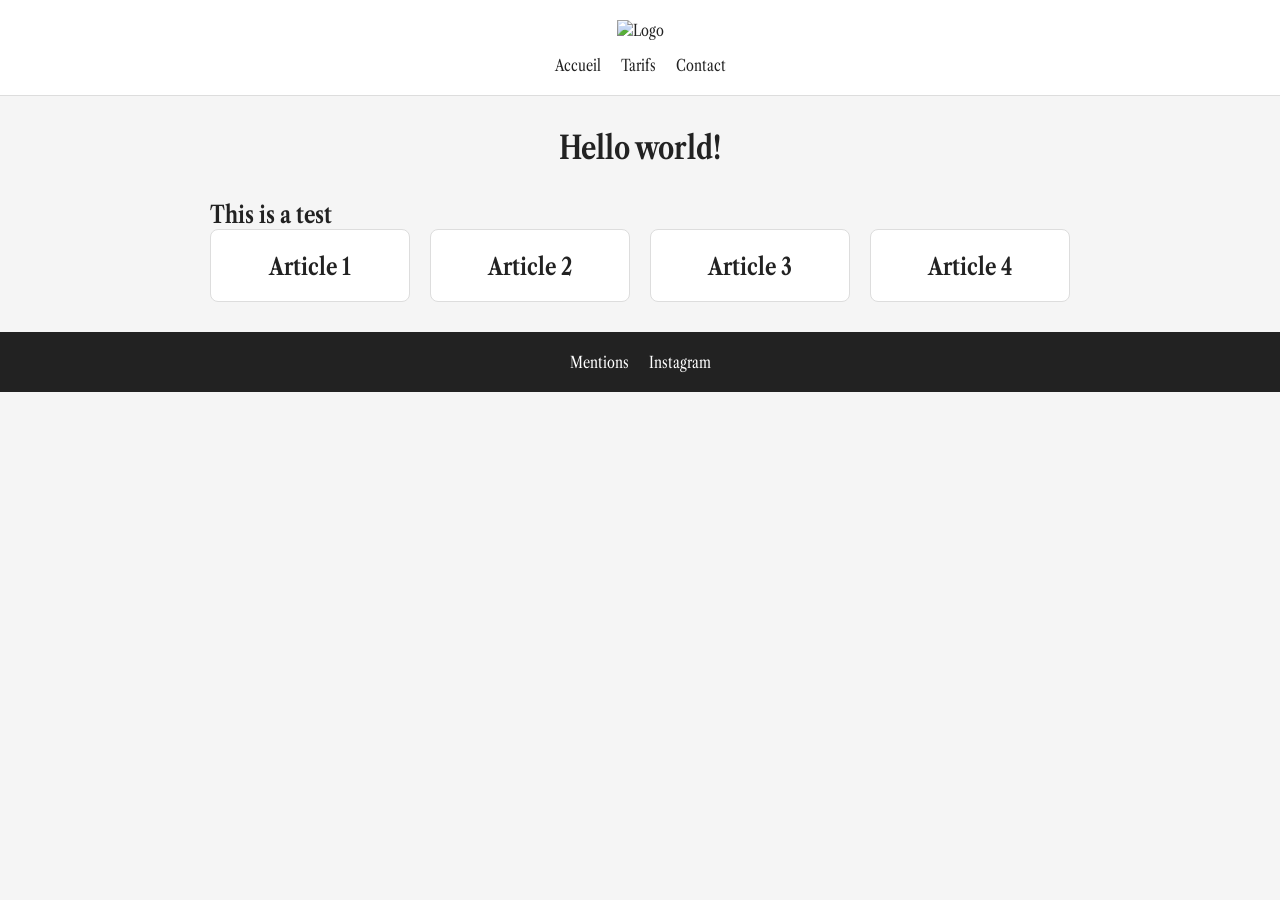
==== index.html @ 9169d06e "Initial commit" ====
<!DOCTYPE html>
<html lang="fr">
<head>
    <meta charset="UTF-8">
    <meta name="viewport" content="width=device-width, initial-scale=1.0">
    <title>Hello world!</title>
    <link rel="stylesheet" href="css/style.css">
</head>

<body>
    <header>
        <a href="index.html">
            <img src="img/logo.jpg" alt="Logo" width="150">
        </a>

        <ul>
            <li><a href="index.html">Accueil</a></li>
            <li><a href="index.html">Tarifs</a></li>
            <li><a href="index.html">Contact</a></li>
        </ul>
    </header>

    <main>
        <h1>Hello world!</h1>
        <h2> This is a test</h2>

        <section>
            <article>
                <h2>Article 1</h2>
            </article>

            <article>
                <h2>Article 2</h2>
            </article>

            <article>
                <h2>Article 3</h2>
            </article>

            <article>
                <h2>Article 4</h2>
            </article>
        </section>
    </main>

    <footer>
        <ul>
            <li><a href="mentions.html">Mentions</a></li>
            <li><a href="https://www.instagram.com">Instagram</a></li>
        </ul>
    </footer>
</body>
</html>
---- css/style.css ----
* {
  margin: 0;
  padding: 0;
  box-sizing: border-box;
}

@font-face {
  font-family: "Libre";
  src: url("../assets/fonts/LibreCaslonCondensed-VariableFont_wght.ttf") format("truetype");
  font-weight: 100 900;
  font-style: normal;
  font-display: swap;
}

body {
  font-family: "Libre", Arial, Helvetica, sans-serif;
  background: #f5f5f5;
  color: #222;
}

header {
  display: flex;
  flex-direction: column;
  justify-content: center;
  align-items: center;
  padding: 20px;
  background: white;
  border-bottom: 1px solid #ddd;
}

header img {
  width: 150px;
  height: auto;
  margin-bottom: 15px;
}

header ul {
  display: flex;
  list-style: none;
  gap: 20px;
}

header a {
  text-decoration: none;
  color: #222;
}

header a:hover {
  color: #007bff;
}

main {
  max-width: 900px;
  margin: 30px auto;
  padding: 0 20px;
}

h1 {
  text-align: center;
  margin-bottom: 30px;
}

section {
  display: flex;
  flex-wrap: wrap;
  gap: 20px;
  justify-content: center;
}

article {
  background: white;
  padding: 20px;
  border: 1px solid #ddd;
  border-radius: 8px;
  width: 200px;
  text-align: center;
}

footer {
  background: #222;
  color: white;
  padding: 20px;
}

footer ul {
  display: flex;
  justify-content: center;
  list-style: none;
  gap: 20px;
}

footer a {
  color: white;
  text-decoration: none;
}

footer a:hover {
  text-decoration: underline;
}
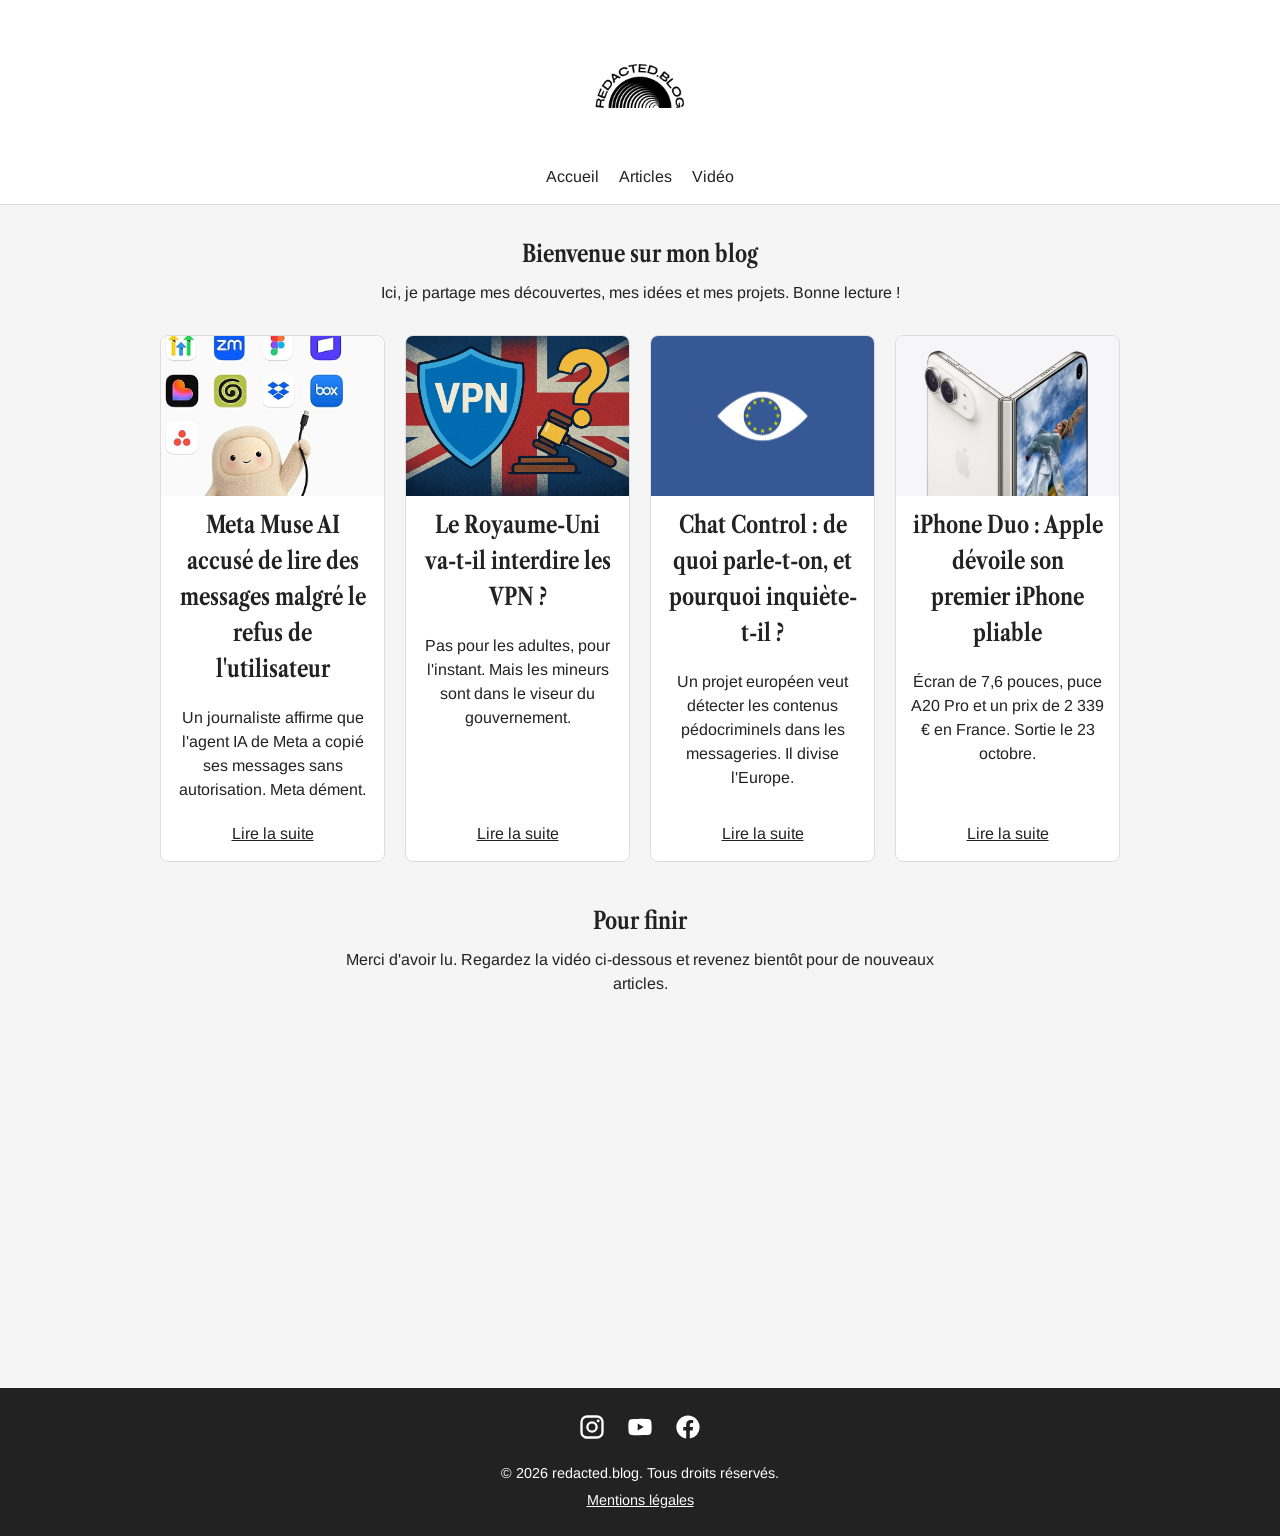
==== commit be377a2a: "Add 4 articles, article pages, mentions page and footer" ====
--- a/index.html
+++ b/index.html
@@ -3,51 +3,90 @@
 <head>
     <meta charset="UTF-8">
     <meta name="viewport" content="width=device-width, initial-scale=1.0">
-    <title>Hello world!</title>
+    <title>Lorenzo - redacted.blog</title>
     <link rel="stylesheet" href="css/style.css">
 </head>
 
 <body>
     <header>
         <a href="index.html">
-            <img src="img/logo.jpg" alt="Logo" width="150">
+            <img src="assets/logo.png" alt="Logo">
         </a>
-
-        <ul>
-            <li><a href="index.html">Accueil</a></li>
-            <li><a href="index.html">Tarifs</a></li>
-            <li><a href="index.html">Contact</a></li>
-        </ul>
+        <nav>
+            <ul>
+                <li><a href="index.html">Accueil</a></li>
+                <li><a href="#articles">Articles</a></li>
+                <li><a href="#video">Vidéo</a></li>
+            </ul>
+        </nav>
     </header>
 
     <main>
-        <h1>Hello world!</h1>
-        <h2> This is a test</h2>
+        <section class="intro">
+            <h1>Bienvenue sur mon blog</h1>
+            <p>Ici, je partage mes découvertes, mes idées et mes projets. Bonne lecture !</p>
+        </section>
 
-        <section>
+        <section id="articles" class="cards">
             <article>
-                <h2>Article 1</h2>
+                <img src="img/1.muse.jpg" alt="Photo de l'agent Muse">
+                <h2>Meta Muse AI accusé de lire des messages malgré le refus de l'utilisateur</h2>
+                <p>Un journaliste affirme que l'agent IA de Meta a copié ses messages sans autorisation. Meta dément.</p>
+                <a class="read-more" href="article-1.html">Lire la suite</a>
             </article>
 
             <article>
-                <h2>Article 2</h2>
+                <img src="img/2.vpnuk.png" alt="Illustration sur les VPN au Royaume-Uni">
+                <h2>Le Royaume-Uni va-t-il interdire les VPN ?</h2>
+                <p>Pas pour les adultes, pour l'instant. Mais les mineurs sont dans le viseur du gouvernement.</p>
+                <a class="read-more" href="article-2.html">Lire la suite</a>
             </article>
 
             <article>
-                <h2>Article 3</h2>
+                <img src="img/3.chatcontrol.png" alt="Illustration sur Chat Control">
+                <h2>Chat Control : de quoi parle-t-on, et pourquoi inquiète-t-il ?</h2>
+                <p>Un projet européen veut détecter les contenus pédocriminels dans les messageries. Il divise l'Europe.</p>
+                <a class="read-more" href="article-3.html">Lire la suite</a>
             </article>
 
             <article>
-                <h2>Article 4</h2>
+                <img src="img/4.iphone.png" alt="iPhone Duo">
+                <h2>iPhone Duo : Apple dévoile son premier iPhone pliable</h2>
+                <p>Écran de 7,6 pouces, puce A20 Pro et un prix de 2 339 € en France. Sortie le 23 octobre.</p>
+                <a class="read-more" href="article-4.html">Lire la suite</a>
             </article>
+        </section>
+
+        <section class="closing">
+            <h2>Pour finir</h2>
+            <p>Merci d'avoir lu. Regardez la vidéo ci-dessous et revenez bientôt pour de nouveaux articles.</p>
+        </section>
+
+        <section id="video" class="video">
+            <iframe src="https://www.youtube.com/embed/fPzvUW8qaWY?si=W92wAfQe9-0DOGev&amp;controls=0&amp;start=1" title="YouTube video player" allow="accelerometer; autoplay; clipboard-write; encrypted-media; gyroscope; picture-in-picture; web-share" referrerpolicy="strict-origin-when-cross-origin" allowfullscreen></iframe>
         </section>
     </main>
 
     <footer>
-        <ul>
-            <li><a href="mentions.html">Mentions</a></li>
-            <li><a href="https://www.instagram.com">Instagram</a></li>
+        <ul class="social">
+            <li>
+                <a href="https://www.instagram.com" aria-label="Instagram">
+                    <svg viewBox="0 0 24 24" width="28" height="28" fill="currentColor"><path d="M7.8 2h8.4C19.4 2 22 4.6 22 7.8v8.4a5.8 5.8 0 0 1-5.8 5.8H7.8C4.6 22 2 19.4 2 16.2V7.8A5.8 5.8 0 0 1 7.8 2m-.2 2A3.6 3.6 0 0 0 4 7.6v8.8C4 18.39 5.61 20 7.6 20h8.8a3.6 3.6 0 0 0 3.6-3.6V7.6C20 5.61 18.39 4 16.4 4H7.6m9.65 1.5a1.25 1.25 0 0 1 1.25 1.25A1.25 1.25 0 0 1 17.25 8 1.25 1.25 0 0 1 16 6.75a1.25 1.25 0 0 1 1.25-1.25M12 7a5 5 0 0 1 5 5 5 5 0 0 1-5 5 5 5 0 0 1-5-5 5 5 0 0 1 5-5m0 2a3 3 0 0 0-3 3 3 3 0 0 0 3 3 3 3 0 0 0 3-3 3 3 0 0 0-3-3z"/></svg>
+                </a>
+            </li>
+            <li>
+                <a href="https://www.youtube.com" aria-label="YouTube">
+                    <svg viewBox="0 0 24 24" width="28" height="28" fill="currentColor"><path d="M10 15l5.19-3L10 9v6m11.56-7.83c.13.47.22 1.1.28 1.9.07.8.1 1.49.1 2.09L22 12c0 2.19-.16 3.8-.44 4.83-.25.9-.83 1.48-1.73 1.73-.47.13-1.33.22-2.65.28-1.3.07-2.49.1-3.59.1L12 19c-4.19 0-6.8-.16-7.83-.44-.9-.25-1.48-.83-1.73-1.73-.13-.47-.22-1.1-.28-1.9-.07-.8-.1-1.49-.1-2.09L2 12c0-2.19.16-3.8.44-4.83.25-.9.83-1.48 1.73-1.73.47-.13 1.33-.22 2.65-.28 1.3-.07 2.49-.1 3.59-.1L12 5c4.19 0 6.8.16 7.83.44.9.25 1.48.83 1.73 1.73z"/></svg>
+                </a>
+            </li>
+            <li>
+                <a href="https://www.facebook.com" aria-label="Facebook">
+                    <svg viewBox="0 0 24 24" width="28" height="28" fill="currentColor"><path d="M12 2.04c-5.5 0-10 4.49-10 10.02 0 5 3.66 9.15 8.44 9.9v-7H7.9v-2.9h2.54V9.85c0-2.51 1.49-3.89 3.78-3.89 1.09 0 2.23.19 2.23.19v2.47h-1.26c-1.24 0-1.63.77-1.63 1.56v1.88h2.78l-.45 2.9h-2.33v7a10 10 0 0 0 8.44-9.9c0-5.53-4.5-10.02-10-10.02z"/></svg>
+                </a>
+            </li>
         </ul>
+        <p>&copy; 2026 redacted.blog. Tous droits réservés.</p>
+        <p><a href="mentions.html">Mentions légales</a></p>
     </footer>
 </body>
 </html>
--- a/css/style.css
+++ b/css/style.css
@@ -6,32 +6,46 @@
 
 @font-face {
   font-family: "Libre";
-  src: url("../assets/fonts/LibreCaslonCondensed-VariableFont_wght.ttf") format("truetype");
-  font-weight: 100 900;
+  src: url("../assets/fonts/Libre_Caslon_Condensed/LibreCaslonCondensed-VariableFont_wght.ttf") format("truetype");
+  font-weight: 400 700;
   font-style: normal;
   font-display: swap;
 }
 
+@font-face {
+  font-family: "Arimo";
+  src: url("../assets/fonts/Arimo/Arimo-VariableFont_wght.ttf") format("truetype");
+  font-weight: 400 700;
+  font-style: normal;
+  font-display: swap;
+}
+
 body {
-  font-family: "Libre", Arial, Helvetica, sans-serif;
+  font-family: "Arimo", Arial, Helvetica, sans-serif;
   background: #f5f5f5;
   color: #222;
+  line-height: 1.5;
+}
+
+h1,
+h2 {
+  font-family: "Libre", Georgia, serif;
 }
 
 header {
   display: flex;
   flex-direction: column;
-  justify-content: center;
   align-items: center;
-  padding: 20px;
+  padding: 15px 20px;
   background: white;
   border-bottom: 1px solid #ddd;
 }
 
 header img {
-  width: 150px;
+  width: 140px;
   height: auto;
-  margin-bottom: 15px;
+  display: block;
+  margin-bottom: 10px;
 }
 
 header ul {
@@ -50,36 +64,116 @@
 }
 
 main {
-  max-width: 900px;
+  max-width: 1000px;
   margin: 30px auto;
   padding: 0 20px;
 }
 
-h1 {
+.intro,
+.closing {
   text-align: center;
-  margin-bottom: 30px;
-}
-
-section {
-  display: flex;
-  flex-wrap: wrap;
+  max-width: 600px;
+  margin: 0 auto 30px;
+}
+
+.intro h1 {
+  margin-bottom: 10px;
+}
+
+.closing h2 {
+  margin-bottom: 10px;
+}
+
+.cards {
+  display: grid;
+  grid-template-columns: repeat(auto-fit, minmax(220px, 1fr));
   gap: 20px;
-  justify-content: center;
+  margin-bottom: 40px;
 }
 
 article {
+  display: flex;
+  flex-direction: column;
   background: white;
-  padding: 20px;
   border: 1px solid #ddd;
   border-radius: 8px;
-  width: 200px;
+  overflow: hidden;
   text-align: center;
+}
+
+article img {
+  width: 100%;
+  height: 160px;
+  object-fit: cover;
+  display: block;
+}
+
+article h2,
+article p {
+  padding: 10px 15px;
+}
+
+article p {
+  flex-grow: 1;
+}
+
+.read-more {
+  display: inline-block;
+  padding: 10px 15px 15px;
+  color: #222;
+}
+
+.read-more:hover {
+  color: #007bff;
+}
+
+.article-page {
+  max-width: 700px;
+  margin: 0 auto;
+}
+
+.article-page h1 {
+  margin-bottom: 20px;
+}
+
+.article-page h2 {
+  margin-top: 20px;
+}
+
+.article-page img {
+  width: 100%;
+  max-height: 350px;
+  object-fit: cover;
+  border-radius: 8px;
+  margin-bottom: 20px;
+}
+
+.article-page p {
+  margin-bottom: 15px;
+}
+
+.article-page .read-more {
+  padding: 10px 0;
+}
+
+.video {
+  max-width: 560px;
+  margin: 0 auto;
+}
+
+.video iframe {
+  width: 100%;
+  aspect-ratio: 16 / 9;
+  height: auto;
+  border: 0;
 }
 
 footer {
   background: #222;
   color: white;
-  padding: 20px;
+  padding: 25px 20px;
+  margin-top: 40px;
+  text-align: center;
 }
 
 footer ul {
@@ -87,13 +181,31 @@
   justify-content: center;
   list-style: none;
   gap: 20px;
+  margin-bottom: 15px;
+}
+
+footer p {
+  font-size: 0.9rem;
+  margin-top: 5px;
 }
 
 footer a {
   color: white;
-  text-decoration: none;
 }
 
 footer a:hover {
-  text-decoration: underline;
-}
+  color: #007bff;
+}
+
+.article-page .date {
+  color: #666;
+  font-size: 0.9rem;
+}
+
+.article-page ul {
+  margin: 0 0 15px 20px;
+}
+
+.article-page li {
+  margin-bottom: 8px;
+}
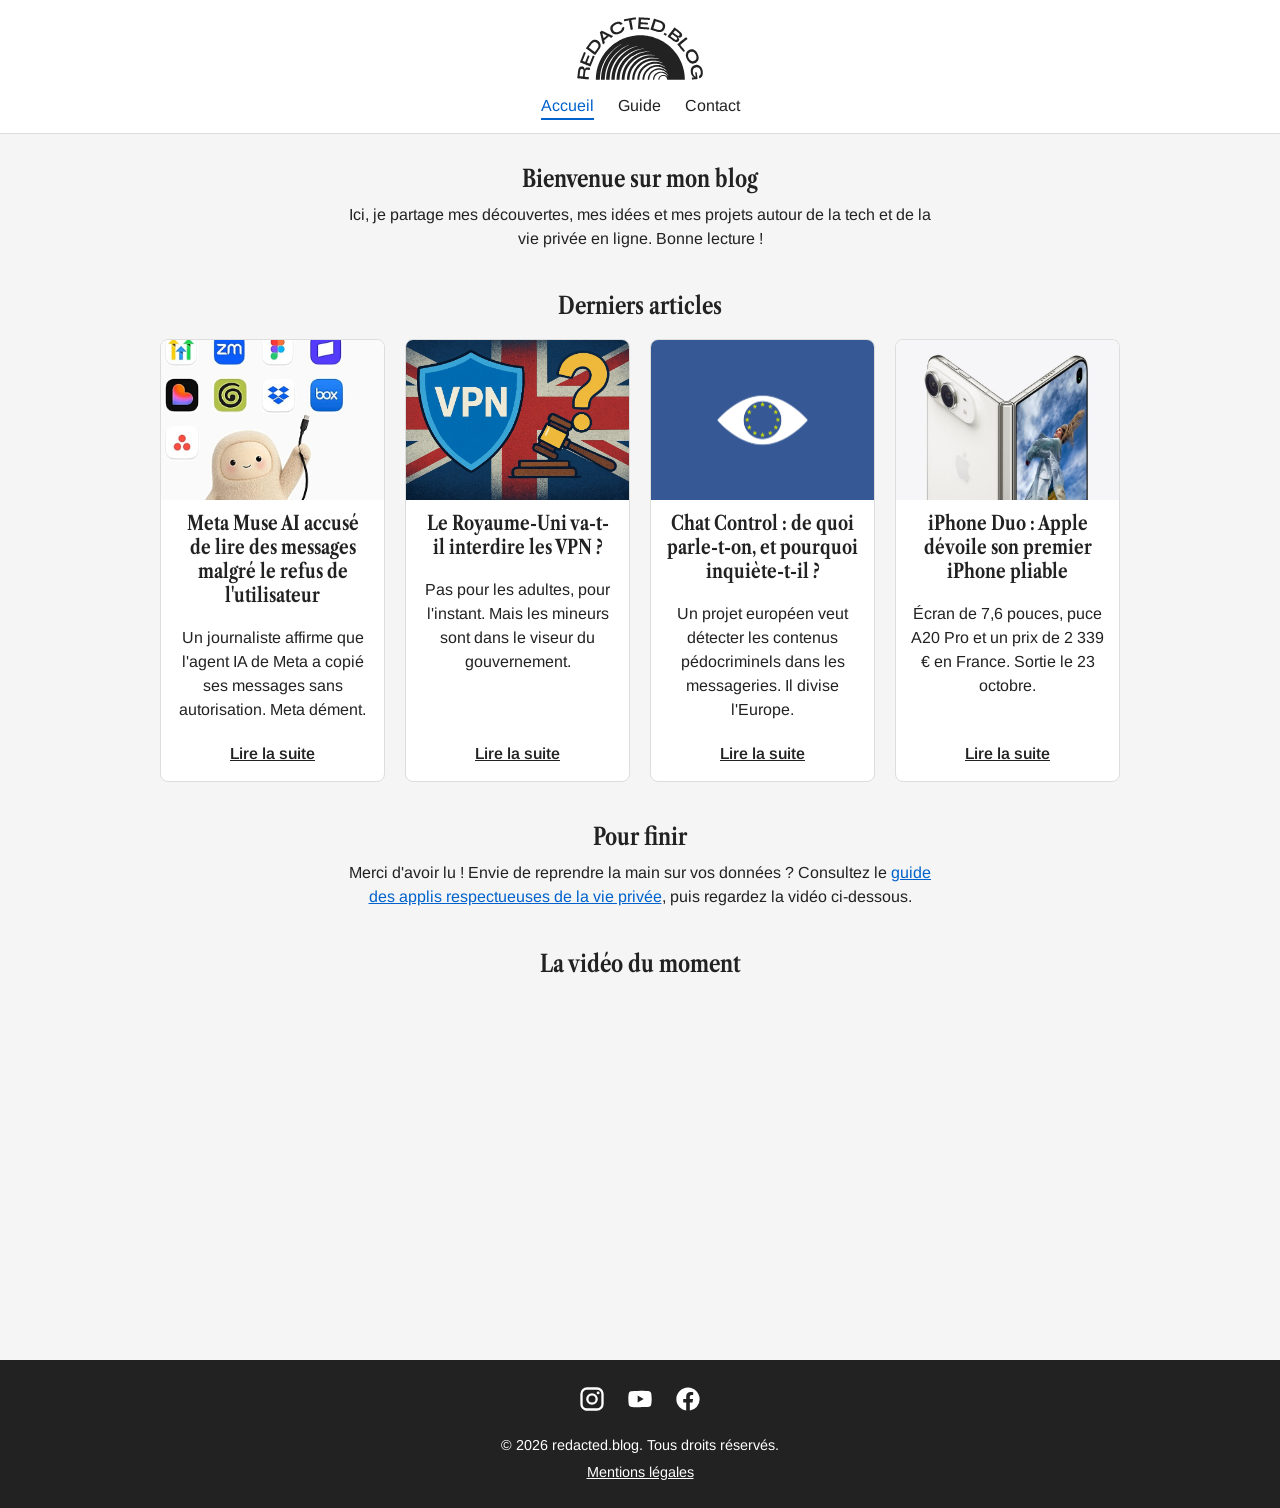
==== commit e138c84a: "Finalisation du rendu 1 : guide, contact, logo SVG et corrections - Ajout de la page guide.html avec" ====
--- a/index.html
+++ b/index.html
@@ -3,67 +3,94 @@
 <head>
     <meta charset="UTF-8">
     <meta name="viewport" content="width=device-width, initial-scale=1.0">
-    <title>Lorenzo - redacted.blog</title>
+    <meta name="description" content="redacted.blog : actualités tech, vie privée et libertés numériques.">
+    <title>Accueil – redacted.blog</title>
+    <link rel="icon" href="assets/favicon.ico" sizes="32x32">
+    <link rel="icon" href="assets/favicon.svg" type="image/svg+xml">
+    <link rel="apple-touch-icon" href="assets/apple-touch-icon.png">
     <link rel="stylesheet" href="css/style.css">
 </head>
 
 <body>
+    <a class="skip-link" href="#contenu">Aller au contenu</a>
+
     <header>
-        <a href="index.html">
-            <img src="assets/logo.png" alt="Logo">
+        <a class="logo" href="index.html">
+            <svg role="img" aria-label="redacted.blog, retour à l'accueil" xmlns="http://www.w3.org/2000/svg" viewBox="0 0 4184 2152">
+            <g transform="translate(0 2152) scale(.1 -.1)">
+            <path class="logo-disc" d="M20540 14974 c-369 -13 -733 -36 -910 -58 -113 -14 -281 -32 -374 -41 -93 -9 -215 -25 -270 -35 -56 -10 -168 -28 -251 -40 -82 -12 -202 -32 -265 -45 -63 -13 -151 -28 -195 -35 -44 -6 -120 -22 -170 -35 -49 -13 -144 -34 -210 -45 -66 -12 -154 -32 -195 -45 -41 -12 -115 -31 -165 -40 -49 -9 -115 -25 -145 -36 -30 -11 -95 -29 -145 -40 -49 -11 -130 -33 -180 -49 -49 -16 -153 -47 -230 -70 -77 -23 -176 -54 -220 -70 -44 -16 -109 -36 -145 -45 -36 -9 -94 -29 -130 -45 -36 -16 -94 -36 -130 -45 -35 -9 -77 -23 -92 -31 -16 -8 -71 -30 -123 -49 -52 -19 -139 -51 -192 -70 -53 -20 -102 -40 -109 -45 -6 -6 -42 -21 -80 -34 -38 -13 -91 -34 -119 -48 -27 -14 -68 -31 -90 -38 -22 -7 -70 -28 -106 -46 -37 -19 -70 -34 -74 -34 -37 0 -980 -467 -1079 -534 -21 -14 -47 -28 -59 -32 -12 -4 -40 -19 -62 -34 -22 -15 -49 -30 -60 -34 -21 -7 -114 -61 -220 -126 -33 -20 -103 -63 -155 -94 -136 -82 -286 -176 -360 -226 -25 -17 -94 -63 -154 -103 -60 -39 -132 -88 -159 -107 -28 -19 -74 -51 -102 -70 -50 -33 -101 -69 -225 -160 -30 -22 -80 -58 -110 -80 -30 -22 -73 -55 -96 -73 -22 -17 -67 -52 -100 -76 -99 -74 -344 -271 -425 -341 -42 -36 -98 -83 -125 -105 -567 -463 -1506 -1440 -1988 -2069 -22 -28 -73 -95 -115 -149 -72 -93 -95 -125 -191 -257 -22 -30 -58 -80 -80 -110 -121 -166 -294 -423 -415 -615 -33 -53 -78 -124 -100 -158 -23 -34 -60 -96 -84 -137 -24 -41 -58 -97 -76 -125 -18 -27 -45 -72 -60 -100 -15 -27 -46 -81 -68 -120 -43 -75 -56 -98 -199 -365 -120 -224 -298 -587 -398 -810 -28 -63 -67 -148 -86 -188 -18 -40 -34 -78 -34 -84 0 -7 -16 -46 -34 -88 -47 -101 -82 -186 -122 -298 -18 -51 -39 -102 -46 -115 -6 -12 -27 -65 -46 -117 -18 -52 -52 -144 -73 -205 -22 -60 -51 -146 -65 -190 -14 -44 -36 -108 -49 -141 -13 -34 -31 -90 -40 -125 -9 -35 -31 -111 -50 -169 -55 -171 -93 -300 -114 -390 -11 -47 -27 -105 -36 -130 -9 -25 -27 -97 -41 -160 -14 -63 -33 -143 -44 -176 -10 -34 -28 -115 -40 -180 -11 -66 -32 -159 -45 -209 -13 -49 -29 -128 -35 -175 -6 -47 -24 -146 -40 -220 -15 -74 -31 -160 -35 -190 -3 -30 -22 -152 -40 -270 -19 -118 -39 -271 -45 -340 -6 -69 -22 -213 -35 -320 -27 -222 -51 -632 -61 -1052 -7 -304 -3 -341 37 -353 26 -9 1192 -9 1217 -1 34 11 40 54 46 341 6 271 25 606 45 770 6 44 17 170 26 280 9 110 27 263 40 340 14 77 34 213 45 303 11 89 29 199 40 245 11 45 26 129 35 187 8 58 28 159 45 225 16 66 38 163 48 215 19 92 67 288 98 400 8 30 30 111 48 180 19 69 39 139 46 155 7 17 25 77 40 135 28 103 59 202 125 390 18 52 42 122 54 155 11 33 38 110 61 170 23 61 57 151 75 200 18 50 44 115 59 145 14 30 26 61 26 69 0 7 15 43 34 80 18 36 37 77 41 91 10 35 78 189 125 285 22 44 40 84 40 89 0 8 75 171 107 231 9 17 26 53 40 80 13 28 31 64 40 80 9 17 49 95 90 175 41 80 79 150 84 157 6 6 25 40 43 75 37 70 104 191 158 283 19 33 51 87 70 120 19 33 46 77 59 97 13 21 42 67 64 104 49 81 368 561 415 626 19 25 55 75 79 110 38 54 185 251 271 363 14 18 44 58 68 88 23 31 69 89 103 129 33 40 97 117 142 172 345 416 907 997 1308 1351 246 218 451 394 514 440 22 17 77 59 121 95 99 79 253 198 313 242 118 87 281 205 326 236 88 62 471 316 540 357 37 22 92 56 123 76 129 81 242 145 348 198 33 16 66 36 73 45 7 8 34 23 59 32 26 10 65 30 87 45 41 29 125 50 125 32 0 -18 -51 -62 -79 -68 -16 -3 -39 -17 -52 -32 -13 -14 -46 -36 -74 -50 -27 -14 -65 -39 -83 -54 -18 -16 -39 -29 -47 -29 -7 0 -34 -15 -58 -34 -25 -19 -60 -42 -79 -52 -18 -9 -46 -28 -63 -41 -16 -14 -79 -57 -139 -96 -60 -40 -133 -88 -162 -107 -840 -554 -1922 -1531 -2619 -2365 -49 -59 -119 -142 -155 -185 -96 -114 -341 -429 -413 -530 -9 -14 -37 -52 -62 -85 -103 -138 -376 -540 -455 -668 -39 -64 -97 -157 -145 -232 -56 -89 -98 -159 -125 -210 -15 -27 -42 -75 -61 -106 -58 -97 -72 -122 -105 -184 -17 -33 -49 -94 -71 -135 -59 -110 -118 -221 -136 -255 -18 -34 -165 -339 -222 -459 -20 -43 -43 -96 -51 -118 -8 -23 -23 -55 -33 -72 -11 -17 -31 -62 -45 -100 -15 -38 -31 -75 -36 -81 -6 -7 -21 -43 -34 -81 -13 -38 -38 -100 -54 -139 -55 -128 -75 -179 -112 -285 -38 -107 -56 -155 -115 -315 -18 -49 -56 -164 -85 -255 -29 -91 -65 -203 -81 -250 -15 -47 -35 -116 -43 -155 -8 -38 -23 -90 -32 -115 -18 -52 -85 -307 -118 -455 -13 -55 -31 -127 -40 -160 -10 -33 -28 -118 -41 -190 -13 -71 -32 -164 -43 -205 -11 -41 -27 -131 -37 -200 -9 -69 -23 -158 -31 -197 -8 -40 -20 -106 -28 -145 -8 -40 -22 -147 -31 -238 -9 -91 -23 -205 -30 -254 -34 -212 -72 -777 -82 -1206 l-6 -255 26 -23 25 -23 571 -1 c430 0 575 3 585 12 29 23 34 78 40 390 6 335 14 467 46 730 11 91 26 242 34 335 9 94 24 213 35 265 11 52 29 165 40 250 12 85 32 200 45 255 13 55 29 136 36 180 6 44 20 114 31 155 12 41 33 131 49 200 43 189 109 450 121 471 5 11 23 74 40 140 16 67 34 130 39 139 5 10 23 62 39 116 17 55 53 164 81 244 28 80 61 177 74 215 13 39 32 88 44 110 11 22 28 67 37 100 9 33 30 89 45 125 16 36 41 94 56 130 14 36 42 103 61 150 19 47 39 90 44 96 5 6 20 40 34 77 13 36 36 88 50 114 13 26 48 98 76 158 114 245 285 570 438 835 117 201 158 269 254 418 39 62 91 143 114 180 51 79 93 142 148 217 22 30 60 84 85 120 87 127 354 482 459 611 668 818 1364 1490 2176 2097 127 95 250 186 274 202 24 17 74 50 109 75 36 25 82 56 103 70 20 14 81 55 136 91 54 36 112 74 130 85 42 26 131 80 233 144 109 68 182 111 420 245 182 103 531 282 695 356 72 33 151 71 177 85 26 14 73 34 104 44 31 11 70 28 88 39 17 10 55 26 85 35 30 9 73 27 96 40 23 14 64 30 91 37 27 7 74 25 104 40 60 31 163 49 174 31 12 -19 -30 -49 -90 -67 -33 -9 -74 -28 -92 -41 -17 -14 -58 -34 -90 -45 -31 -11 -70 -29 -85 -40 -16 -11 -54 -29 -85 -40 -31 -11 -74 -31 -95 -45 -22 -14 -57 -32 -80 -40 -23 -8 -62 -27 -87 -43 -25 -15 -61 -34 -80 -41 -19 -7 -40 -17 -45 -21 -6 -5 -49 -28 -95 -52 -47 -24 -152 -81 -235 -127 -82 -46 -170 -94 -194 -107 -42 -23 -151 -88 -231 -138 -19 -12 -66 -41 -105 -65 -136 -84 -457 -296 -546 -360 -26 -19 -76 -55 -109 -80 -34 -25 -81 -58 -105 -75 -93 -66 -163 -118 -215 -160 -55 -45 -133 -107 -195 -155 -18 -14 -55 -43 -81 -65 -720 -593 -1404 -1294 -1919 -1965 -22 -29 -56 -72 -75 -95 -32 -39 -77 -99 -219 -295 -71 -99 -170 -242 -248 -360 -34 -52 -75 -113 -91 -135 -16 -22 -36 -54 -44 -70 -9 -17 -31 -53 -49 -82 -19 -28 -52 -81 -74 -118 -22 -36 -51 -82 -64 -103 -25 -37 -80 -134 -131 -227 -15 -27 -49 -88 -75 -135 -57 -102 -130 -240 -156 -295 -11 -22 -28 -56 -39 -75 -11 -19 -47 -91 -80 -160 -34 -69 -73 -147 -87 -175 -14 -27 -34 -74 -44 -104 -11 -30 -23 -59 -29 -66 -13 -16 -95 -201 -131 -298 -16 -43 -35 -88 -43 -100 -8 -12 -23 -49 -34 -83 -11 -34 -28 -76 -37 -94 -10 -19 -32 -77 -50 -129 -84 -242 -97 -280 -119 -336 -13 -33 -45 -127 -71 -210 -25 -82 -56 -177 -67 -210 -11 -33 -31 -103 -44 -155 -14 -52 -38 -138 -54 -190 -17 -52 -39 -138 -49 -190 -11 -52 -25 -108 -31 -125 -32 -83 -180 -840 -205 -1047 -8 -70 -22 -158 -30 -195 -30 -143 -103 -1065 -107 -1360 -3 -216 -2 -223 19 -244 21 -21 22 -21 537 -21 284 0 525 3 536 7 39 12 44 42 56 335 21 485 52 922 69 980 2 8 18 119 35 246 16 126 39 273 49 326 11 53 29 150 40 216 11 66 30 153 41 194 11 40 29 126 40 191 12 65 29 139 39 165 10 26 26 85 36 132 9 47 30 126 45 175 15 50 33 113 39 140 12 51 37 128 141 435 71 212 121 351 144 405 10 22 25 63 33 90 8 28 28 75 43 105 15 30 33 73 40 95 7 22 25 65 40 95 15 30 33 73 40 95 7 22 42 101 77 175 36 74 89 187 119 250 30 63 62 129 71 145 9 17 33 62 53 100 36 67 78 147 152 285 19 36 51 92 71 125 20 33 49 82 64 108 70 121 189 313 233 377 17 25 75 113 130 195 55 83 118 175 140 205 23 30 58 80 80 110 22 30 61 84 86 120 26 36 94 124 151 195 56 72 122 154 146 184 343 433 1050 1147 1497 1510 235 191 462 368 570 443 14 10 50 36 80 58 30 22 111 78 180 125 69 47 136 93 150 102 14 9 57 37 95 62 39 24 95 62 127 83 31 21 60 38 66 38 5 0 27 13 49 29 22 16 60 39 84 51 24 12 51 28 59 35 17 15 114 72 205 121 137 73 216 115 323 173 61 34 115 61 119 61 3 0 83 38 177 84 227 111 313 151 361 166 22 7 65 25 95 40 30 15 73 33 95 40 22 7 58 23 80 35 22 13 67 31 100 40 33 10 74 24 90 33 51 27 450 168 595 211 52 16 113 36 135 45 22 9 91 30 155 46 63 16 135 36 160 45 25 9 76 23 114 31 39 8 107 26 152 40 46 14 129 31 186 39 57 7 130 23 163 35 70 24 158 35 209 26 70 -13 33 -36 -98 -61 -44 -8 -108 -28 -143 -45 -36 -16 -95 -35 -131 -41 -37 -6 -105 -26 -152 -44 -47 -18 -110 -38 -140 -45 -30 -7 -79 -24 -109 -37 -30 -13 -89 -32 -132 -43 -43 -10 -93 -27 -111 -36 -18 -9 -69 -29 -113 -44 -114 -40 -275 -101 -385 -148 -52 -22 -124 -52 -160 -66 -252 -103 -685 -316 -1005 -494 -49 -28 -112 -63 -140 -77 -27 -15 -63 -37 -80 -49 -16 -13 -43 -29 -60 -38 -63 -32 -262 -153 -318 -194 -23 -16 -62 -42 -87 -57 -50 -31 -130 -84 -211 -139 -53 -37 -75 -53 -295 -211 -60 -42 -131 -95 -159 -117 -148 -119 -225 -179 -271 -215 -21 -16 -104 -86 -184 -154 -554 -476 -1013 -946 -1485 -1525 -71 -87 -342 -445 -394 -521 -20 -29 -72 -106 -116 -170 -102 -149 -160 -237 -231 -355 -32 -52 -74 -120 -94 -150 -20 -30 -56 -89 -80 -130 -23 -41 -57 -100 -75 -130 -18 -30 -46 -79 -61 -108 -16 -30 -48 -88 -71 -130 -23 -43 -51 -97 -62 -122 -11 -25 -28 -58 -37 -75 -27 -48 -136 -265 -171 -341 -17 -38 -51 -112 -76 -164 -24 -52 -48 -106 -52 -120 -4 -14 -20 -50 -35 -80 -15 -30 -33 -73 -40 -95 -6 -22 -25 -69 -40 -105 -96 -218 -210 -540 -320 -900 -21 -69 -53 -172 -71 -230 -18 -58 -40 -141 -49 -185 -10 -44 -29 -119 -43 -168 -15 -48 -31 -118 -38 -155 -6 -37 -21 -107 -34 -157 -13 -49 -36 -159 -50 -244 -14 -84 -32 -179 -39 -210 -8 -31 -24 -130 -36 -221 -11 -91 -31 -241 -45 -335 -13 -93 -29 -235 -35 -315 -5 -80 -17 -237 -25 -350 -8 -113 -17 -304 -21 -425 l-7 -221 25 -28 24 -28 493 0 c491 0 493 0 515 21 20 21 21 34 28 284 9 313 31 628 58 827 11 80 27 208 35 285 8 77 23 176 34 220 11 44 29 148 41 230 11 83 30 177 40 210 11 33 29 112 40 175 11 63 30 142 40 175 11 33 27 94 35 135 9 41 31 123 50 182 19 59 35 116 35 125 1 10 30 104 66 208 36 105 76 228 90 274 14 46 33 100 43 120 10 20 29 68 41 106 13 39 36 97 52 130 15 33 28 67 28 75 0 8 15 48 34 90 19 41 57 127 85 190 28 63 63 138 77 165 15 28 35 74 45 103 10 29 27 65 38 80 11 16 27 48 37 73 10 24 25 56 35 70 10 14 34 59 53 100 37 76 81 158 156 289 23 41 59 104 80 140 97 169 153 260 198 320 11 14 27 41 37 60 10 19 31 53 47 75 15 22 54 78 84 124 31 46 71 103 88 126 17 24 49 68 71 100 114 164 369 491 497 636 51 59 125 144 163 190 111 132 696 713 850 844 77 66 176 151 220 190 44 38 105 89 135 112 30 23 105 81 165 128 147 114 178 137 257 193 37 26 113 80 170 120 98 69 170 117 318 210 36 23 85 56 110 72 43 30 129 81 280 165 39 22 87 50 106 63 61 39 450 238 634 325 201 94 423 191 475 207 22 7 60 23 85 35 25 12 77 32 115 45 39 12 84 31 100 40 17 10 59 26 95 35 36 9 99 29 140 45 96 36 216 77 305 102 39 11 111 33 160 49 50 15 129 38 177 49 48 11 105 27 127 35 22 7 98 26 168 40 70 15 169 37 218 50 50 13 148 33 219 45 72 11 177 31 235 44 58 14 162 30 231 36 69 6 179 21 245 33 139 25 474 32 496 10 16 -16 -38 -30 -201 -49 -74 -9 -177 -27 -229 -40 -52 -14 -160 -36 -240 -50 -80 -13 -177 -33 -216 -44 -38 -10 -108 -26 -155 -35 -47 -9 -114 -26 -150 -36 -36 -11 -96 -27 -135 -35 -108 -22 -505 -146 -770 -240 -71 -25 -166 -58 -210 -73 -44 -16 -102 -39 -130 -53 -27 -14 -68 -31 -90 -38 -22 -7 -71 -28 -110 -47 -38 -18 -75 -33 -81 -33 -7 0 -87 -36 -178 -80 -92 -44 -168 -80 -171 -80 -5 0 -224 -109 -315 -158 -236 -125 -319 -171 -375 -207 -27 -18 -86 -53 -130 -78 -113 -64 -160 -94 -399 -252 -267 -178 -293 -197 -545 -387 -475 -359 -1027 -871 -1426 -1324 -112 -127 -296 -342 -320 -374 -11 -15 -47 -62 -80 -105 -33 -43 -71 -92 -85 -110 -99 -128 -192 -257 -280 -385 -19 -28 -55 -80 -80 -115 -25 -36 -63 -93 -84 -127 -62 -99 -99 -158 -148 -233 -46 -71 -80 -130 -128 -221 -15 -28 -36 -65 -48 -81 -12 -17 -26 -43 -32 -57 -5 -15 -23 -46 -38 -69 -15 -23 -85 -157 -154 -297 -175 -353 -208 -423 -208 -435 0 -5 -15 -41 -34 -80 -43 -85 -78 -170 -121 -290 -17 -49 -39 -104 -48 -122 -17 -32 -59 -145 -104 -283 -14 -41 -36 -104 -49 -140 -33 -87 -79 -237 -119 -390 -18 -69 -40 -145 -49 -170 -10 -25 -24 -76 -32 -115 -8 -38 -30 -135 -49 -215 -59 -248 -93 -411 -110 -525 -8 -60 -26 -168 -40 -240 -13 -71 -34 -231 -45 -355 -12 -124 -30 -310 -41 -415 -21 -203 -37 -626 -25 -688 4 -23 15 -41 28 -48 30 -16 877 -16 906 0 32 17 40 63 46 266 10 323 51 816 86 1010 10 61 29 178 40 260 12 83 29 182 40 220 10 39 28 122 39 185 12 63 33 156 46 205 14 50 33 124 43 165 41 166 147 513 184 605 11 28 31 88 45 134 13 46 35 105 47 130 13 25 31 73 41 106 9 33 25 74 35 90 10 17 23 48 30 70 13 44 81 199 136 310 19 39 34 75 34 80 0 6 46 100 102 210 135 266 162 318 207 395 21 36 56 97 78 135 105 184 346 554 490 751 21 29 54 74 73 100 19 27 64 86 100 131 36 45 87 110 115 145 385 489 973 1067 1502 1478 17 14 58 45 90 70 123 96 396 288 528 372 33 21 78 50 100 65 185 129 720 421 1031 565 43 20 108 50 144 67 95 44 201 88 315 131 56 20 110 42 122 48 31 17 203 79 323 118 58 18 141 45 185 59 176 58 243 78 320 97 44 10 107 27 140 38 33 11 114 31 180 45 66 13 153 34 193 45 40 10 122 26 183 35 60 8 144 24 187 35 42 11 160 29 262 40 102 11 223 27 270 34 376 63 1365 78 1529 25 28 -10 31 -13 17 -21 -16 -9 -62 -12 -586 -44 -146 -8 -335 -26 -420 -39 -85 -13 -184 -26 -220 -30 -82 -8 -225 -31 -310 -50 -36 -8 -111 -21 -165 -30 -55 -9 -138 -27 -185 -41 -46 -13 -133 -33 -192 -44 -59 -11 -123 -27 -144 -36 -20 -8 -81 -26 -135 -40 -54 -13 -122 -33 -151 -44 -29 -10 -84 -27 -123 -36 -38 -10 -99 -30 -135 -45 -36 -15 -85 -32 -110 -39 -43 -11 -123 -40 -260 -96 -36 -14 -107 -42 -159 -60 -52 -19 -100 -39 -105 -43 -6 -5 -41 -21 -78 -35 -37 -14 -87 -36 -110 -49 -24 -14 -54 -28 -68 -32 -25 -7 -189 -82 -245 -112 -16 -9 -93 -49 -170 -89 -77 -39 -176 -92 -220 -117 -44 -25 -106 -60 -138 -77 -33 -17 -77 -44 -99 -61 -23 -16 -45 -29 -50 -29 -6 0 -35 -17 -66 -38 -32 -21 -84 -56 -117 -77 -51 -32 -107 -68 -212 -136 -12 -8 -81 -57 -153 -109 -73 -52 -151 -108 -175 -125 -50 -35 -233 -179 -381 -300 -388 -316 -995 -931 -1276 -1295 -16 -19 -43 -53 -60 -76 -110 -137 -339 -453 -403 -553 -16 -25 -38 -58 -48 -71 -9 -14 -42 -63 -71 -110 -115 -180 -117 -185 -247 -412 -23 -40 -56 -98 -74 -128 -42 -73 -281 -558 -290 -590 -4 -14 -20 -47 -35 -75 -15 -27 -33 -68 -40 -90 -7 -22 -25 -65 -40 -95 -16 -31 -33 -76 -40 -100 -7 -25 -22 -65 -35 -90 -13 -25 -35 -79 -49 -120 -14 -41 -48 -140 -76 -220 -28 -80 -62 -181 -74 -225 -13 -44 -37 -124 -55 -178 -17 -53 -31 -104 -31 -112 0 -9 -13 -56 -30 -105 -16 -49 -38 -141 -50 -204 -11 -63 -29 -139 -39 -169 -11 -30 -29 -119 -41 -198 -11 -79 -30 -182 -41 -229 -11 -47 -26 -143 -34 -215 -8 -71 -24 -197 -35 -280 -29 -219 -49 -509 -52 -757 -3 -211 -2 -218 18 -239 22 -21 26 -21 430 -21 l408 0 22 25 c20 23 22 40 28 213 4 104 11 225 16 269 5 44 16 168 25 275 20 257 41 432 59 505 9 33 25 123 36 200 11 77 29 172 40 210 11 39 29 115 40 170 22 106 60 250 115 430 19 61 39 130 45 155 7 25 24 79 40 120 15 41 39 109 53 150 62 188 182 482 268 655 16 33 36 79 44 103 8 24 23 56 34 71 11 15 27 47 37 72 10 24 28 61 41 82 13 20 34 61 48 90 14 28 47 90 74 137 28 47 60 103 72 125 34 64 89 155 134 225 23 36 58 90 77 120 19 30 42 66 51 80 152 238 398 556 657 854 320 366 787 809 1121 1061 14 11 53 40 85 65 142 108 356 257 514 358 30 19 84 54 120 77 36 23 98 61 138 84 39 22 105 60 145 82 39 23 97 56 127 74 30 18 66 36 80 40 14 4 45 19 70 33 65 38 206 109 270 136 30 13 107 47 170 76 63 29 153 67 200 85 47 18 108 42 135 53 133 54 235 91 285 105 30 8 93 29 140 45 118 42 280 91 375 113 44 11 107 28 140 39 33 11 111 28 173 40 63 11 144 29 180 39 37 11 105 25 152 31 47 6 180 26 295 45 116 19 271 39 345 44 74 6 191 16 260 22 483 41 1381 11 1780 -61 91 -16 219 -37 285 -46 162 -22 231 -52 158 -70 -33 -9 -395 3 -563 18 -175 15 -759 15 -980 0 -287 -20 -513 -42 -603 -58 -45 -8 -165 -28 -266 -45 -102 -16 -216 -38 -255 -48 -39 -11 -100 -25 -136 -31 -93 -16 -487 -125 -670 -186 -41 -14 -115 -38 -165 -53 -49 -15 -108 -37 -130 -48 -22 -12 -60 -26 -85 -33 -25 -7 -65 -22 -90 -35 -25 -12 -70 -30 -100 -40 -30 -10 -85 -33 -121 -51 -37 -19 -70 -34 -75 -34 -10 0 -56 -22 -354 -170 -113 -56 -239 -121 -280 -145 -41 -24 -100 -57 -130 -73 -30 -17 -78 -45 -107 -63 -29 -19 -78 -50 -109 -69 -136 -84 -249 -158 -351 -233 -40 -28 -95 -68 -124 -87 -350 -240 -1015 -849 -1324 -1214 -184 -218 -390 -479 -448 -566 -9 -14 -42 -61 -74 -105 -116 -160 -301 -454 -384 -610 -17 -33 -37 -67 -45 -76 -8 -8 -29 -47 -49 -85 -19 -38 -41 -80 -49 -94 -8 -14 -26 -47 -39 -75 -13 -27 -33 -68 -45 -90 -36 -69 -100 -209 -107 -235 -4 -14 -16 -39 -26 -55 -20 -35 -86 -190 -130 -308 -16 -42 -36 -91 -45 -108 -9 -17 -22 -55 -30 -83 -8 -28 -28 -85 -44 -126 -52 -139 -97 -285 -178 -590 -44 -163 -93 -381 -112 -494 -11 -65 -27 -144 -35 -175 -8 -31 -21 -123 -30 -206 -8 -82 -22 -197 -30 -255 -27 -190 -44 -422 -47 -627 -4 -276 -52 -247 402 -246 266 1 364 4 375 13 26 21 35 81 35 230 0 80 4 183 10 230 5 47 19 173 30 280 31 297 40 368 60 455 10 44 26 127 34 185 9 58 28 143 41 190 13 47 32 123 41 170 9 47 27 114 40 150 12 36 32 104 43 152 11 48 28 104 37 125 9 21 29 79 44 128 32 102 87 247 130 348 17 37 30 72 30 78 0 7 15 41 34 78 18 36 37 77 41 91 8 26 85 194 112 245 8 17 45 86 80 155 36 69 80 150 98 180 18 30 52 90 76 133 46 81 108 181 159 257 16 25 55 83 86 129 31 46 71 103 88 127 17 23 51 70 76 104 319 440 803 948 1240 1300 229 185 319 251 526 387 60 40 127 85 149 101 22 16 55 37 74 47 19 9 52 30 74 46 22 16 45 29 51 29 6 0 35 16 63 35 29 19 56 35 61 35 4 0 30 14 58 32 65 41 376 199 439 222 28 10 55 23 61 27 17 14 213 98 285 124 36 12 81 31 100 40 19 10 72 31 119 46 47 15 117 39 155 52 139 49 272 90 365 113 52 12 114 30 138 38 23 8 70 20 105 26 34 6 118 24 187 40 138 33 569 103 725 119 502 51 1358 35 1780 -33 83 -14 193 -31 245 -40 166 -27 442 -86 520 -111 41 -13 113 -31 159 -40 47 -8 110 -27 140 -40 30 -14 91 -35 135 -46 45 -11 98 -31 119 -45 21 -14 69 -32 107 -40 70 -16 98 -34 84 -55 -10 -17 -100 -5 -170 24 -32 13 -99 30 -149 36 -49 6 -124 22 -166 36 -42 13 -116 29 -165 35 -49 7 -141 23 -204 36 -248 53 -664 87 -1060 87 -372 0 -868 -35 -1045 -74 -49 -11 -154 -28 -232 -39 -77 -11 -166 -29 -197 -40 -31 -10 -98 -27 -149 -36 -50 -9 -138 -32 -194 -50 -56 -19 -109 -34 -118 -34 -22 0 -276 -83 -386 -126 -48 -19 -93 -34 -100 -34 -8 0 -41 -13 -74 -28 -33 -16 -78 -34 -100 -41 -56 -18 -360 -155 -440 -198 -16 -9 -52 -27 -80 -40 -27 -13 -63 -31 -80 -40 -16 -9 -59 -32 -95 -51 -36 -19 -70 -38 -77 -43 -6 -6 -35 -22 -65 -38 -110 -57 -365 -221 -566 -363 -498 -352 -1018 -847 -1402 -1333 -25 -31 -61 -76 -80 -100 -19 -23 -53 -68 -75 -100 -22 -31 -56 -79 -75 -106 -56 -79 -117 -169 -162 -239 -23 -36 -59 -91 -80 -123 -21 -32 -43 -70 -49 -84 -5 -14 -19 -39 -30 -55 -30 -42 -91 -152 -175 -317 -41 -79 -79 -149 -84 -156 -5 -6 -17 -32 -25 -56 -9 -24 -28 -69 -44 -99 -16 -30 -32 -66 -36 -80 -4 -14 -20 -52 -36 -85 -79 -168 -262 -691 -293 -840 -8 -38 -24 -96 -35 -128 -11 -32 -25 -86 -31 -120 -6 -34 -26 -132 -45 -217 -73 -339 -121 -741 -131 -1110 -6 -213 -6 -226 13 -249 l19 -24 310 0 c220 0 315 3 331 11 33 18 40 64 47 297 3 116 10 257 16 315 15 152 87 589 110 674 11 40 29 117 39 172 11 54 28 122 39 149 11 28 27 86 37 130 10 44 30 112 45 150 15 39 39 104 53 145 43 128 97 273 107 285 5 6 21 41 34 76 13 36 38 93 55 126 17 33 31 65 31 69 0 8 48 104 157 314 19 36 53 97 76 136 23 39 55 93 71 120 32 53 85 137 125 197 14 21 37 55 51 77 260 409 862 1060 1251 1355 14 11 52 40 84 65 208 162 464 336 640 437 39 22 88 51 110 63 98 58 364 192 500 253 94 42 133 58 253 106 257 103 676 236 840 266 46 8 113 24 150 35 37 11 153 31 257 45 105 15 224 33 265 41 270 52 1223 51 1498 -1 41 -8 158 -26 261 -40 102 -14 213 -34 246 -45 33 -10 109 -28 169 -40 60 -11 141 -32 180 -45 39 -13 105 -33 146 -44 113 -30 291 -92 617 -217 35 -13 89 -37 120 -52 32 -16 69 -33 83 -37 14 -4 45 -20 70 -36 25 -16 66 -35 90 -44 25 -9 61 -28 80 -43 19 -16 56 -36 82 -46 26 -10 58 -31 70 -46 13 -16 41 -36 63 -43 52 -18 64 -53 14 -43 -18 3 -42 15 -54 26 -11 10 -45 24 -75 31 -30 6 -75 22 -100 34 -25 12 -72 30 -105 40 -33 9 -76 25 -95 36 -33 17 -239 87 -465 158 -55 17 -155 42 -222 56 -67 14 -140 32 -163 40 -23 8 -96 21 -163 30 -67 9 -189 27 -272 40 -354 58 -1092 63 -1420 10 -49 -8 -173 -26 -275 -40 -102 -14 -212 -34 -245 -45 -33 -10 -111 -28 -174 -40 -63 -12 -131 -28 -150 -36 -20 -9 -83 -28 -141 -44 -102 -28 -302 -96 -405 -138 -27 -11 -75 -30 -105 -42 -140 -57 -180 -74 -255 -111 -45 -21 -83 -39 -87 -39 -5 0 -295 -155 -388 -207 -119 -68 -372 -234 -516 -340 -341 -251 -667 -552 -969 -898 -107 -121 -245 -299 -340 -435 -211 -302 -380 -594 -520 -895 -80 -173 -107 -234 -129 -295 -13 -36 -33 -87 -44 -115 -91 -223 -195 -580 -248 -850 -14 -71 -36 -184 -50 -250 -28 -136 -49 -340 -64 -625 -14 -278 -14 -284 13 -316 l23 -27 255 -1 c345 -2 349 0 349 129 0 118 30 515 46 600 8 44 28 159 44 255 16 96 39 201 50 235 10 33 29 104 40 158 12 55 30 119 41 143 10 25 26 73 35 107 14 56 49 150 106 292 11 28 31 77 45 110 40 101 165 359 219 455 88 156 121 211 159 270 146 224 187 282 275 395 25 32 54 70 65 84 130 175 419 475 652 679 277 242 610 474 908 632 137 73 310 160 318 160 5 0 41 16 80 35 126 61 325 136 502 191 44 14 123 38 175 54 52 17 129 36 170 44 41 8 122 26 180 40 112 27 461 78 650 96 148 14 660 15 815 1 160 -15 586 -77 655 -96 30 -9 108 -26 172 -40 64 -13 134 -31 154 -40 21 -9 81 -27 134 -40 53 -13 121 -35 151 -48 29 -13 76 -29 103 -36 27 -7 67 -21 90 -33 22 -11 72 -31 110 -44 38 -13 85 -33 105 -45 20 -12 56 -29 81 -39 86 -34 334 -160 460 -235 36 -21 85 -50 110 -64 25 -14 64 -39 85 -54 22 -15 60 -41 85 -58 126 -82 192 -133 249 -190 25 -25 56 -51 69 -58 21 -11 31 -41 14 -41 -4 0 -23 11 -42 25 -18 13 -49 30 -69 36 -20 7 -58 27 -85 46 -26 18 -54 33 -60 33 -7 0 -35 16 -62 35 -27 19 -53 35 -59 35 -5 0 -35 15 -65 32 -160 93 -432 213 -650 286 -58 19 -132 45 -165 57 -33 13 -106 33 -163 44 -56 12 -121 29 -145 37 -37 13 -114 27 -452 80 -221 34 -704 46 -981 24 -149 -12 -595 -82 -669 -105 -27 -9 -93 -25 -145 -36 -241 -52 -707 -227 -945 -356 -16 -8 -52 -27 -80 -41 -27 -13 -76 -40 -107 -58 -32 -19 -86 -50 -120 -70 -55 -32 -109 -68 -297 -194 -393 -265 -838 -707 -1143 -1135 -121 -170 -162 -232 -238 -365 -23 -41 -57 -100 -74 -130 -18 -30 -56 -104 -85 -165 -29 -60 -65 -135 -80 -165 -16 -30 -34 -73 -41 -95 -7 -22 -24 -64 -37 -93 -34 -76 -74 -193 -160 -472 -14 -47 -36 -132 -49 -190 -12 -58 -32 -145 -43 -195 -24 -108 -77 -553 -86 -720 -9 -193 -13 -190 308 -189 304 1 281 -19 292 249 8 193 32 425 51 493 8 29 28 120 44 202 15 81 33 157 39 168 6 11 24 66 40 123 41 145 158 448 210 546 11 21 30 58 41 83 51 116 175 329 270 465 25 35 61 87 80 115 224 327 647 749 984 980 28 20 65 45 81 56 109 75 190 125 335 207 84 47 245 126 290 142 25 9 55 22 67 31 51 33 469 176 598 205 50 11 117 28 150 38 33 10 114 26 180 35 66 9 188 26 270 37 180 26 569 37 720 21 250 -27 576 -73 635 -91 36 -11 92 -25 125 -31 33 -7 107 -27 165 -45 58 -18 132 -41 165 -50 32 -9 80 -27 105 -39 25 -13 59 -26 75 -30 73 -17 475 -213 599 -291 289 -183 450 -302 676 -501 188 -165 430 -435 430 -479 0 -34 -19 -21 -280 200 -239 201 -530 393 -750 495 -25 12 -72 34 -105 50 -260 128 -683 250 -1026 297 -584 80 -1339 -14 -1809 -223 -42 -19 -80 -34 -85 -34 -11 0 -197 -84 -245 -111 -19 -11 -64 -36 -100 -55 -62 -34 -130 -74 -237 -139 -46 -28 -92 -60 -213 -149 -409 -302 -813 -774 -1045 -1221 -23 -44 -46 -89 -52 -100 -30 -54 -103 -216 -103 -227 0 -7 -12 -38 -26 -68 -39 -84 -113 -312 -140 -435 -13 -60 -31 -130 -39 -155 -18 -55 -38 -213 -60 -468 -27 -305 -34 -296 213 -297 192 -2 236 6 251 47 4 13 14 100 20 193 17 237 35 359 80 536 42 168 111 378 146 449 12 25 26 56 30 70 4 14 34 79 67 145 268 539 634 946 1163 1292 480 314 1096 489 1720 486 527 -2 968 -101 1411 -318 50 -25 94 -45 97 -45 4 0 31 -15 60 -34 28 -18 95 -59 147 -90 52 -32 117 -73 144 -92 45 -31 74 -54 234 -183 266 -212 590 -614 741 -917 54 -108 57 -119 40 -129 -12 -8 -49 22 -49 40 0 7 -19 33 -42 58 -24 24 -55 62 -71 83 -204 288 -549 583 -872 747 -149 76 -259 127 -273 127 -8 0 -47 13 -87 29 -114 46 -391 110 -544 126 -238 26 -624 16 -786 -20 -231 -50 -517 -138 -578 -178 -12 -7 -47 -23 -78 -35 -31 -11 -78 -34 -105 -51 -26 -17 -52 -31 -58 -31 -14 0 -238 -148 -321 -213 -310 -242 -601 -594 -741 -897 -14 -30 -38 -80 -53 -110 -16 -30 -36 -82 -46 -115 -9 -33 -25 -76 -36 -96 -10 -20 -29 -81 -43 -135 -13 -55 -34 -132 -45 -173 -38 -136 -66 -486 -42 -529 19 -35 45 -40 189 -38 174 2 180 6 192 157 21 248 89 547 155 679 12 25 28 63 35 85 7 22 23 56 35 75 12 19 34 60 49 90 79 161 294 436 449 572 299 264 553 402 947 518 379 110 978 83 1325 -62 28 -11 75 -30 105 -42 107 -41 310 -155 421 -235 235 -171 424 -368 602 -629 94 -137 154 -280 113 -270 -7 2 -47 39 -87 83 -149 161 -269 265 -399 344 -94 58 -246 129 -311 146 -33 9 -83 25 -111 36 -117 46 -492 62 -688 29 -395 -67 -807 -337 -1037 -680 -74 -110 -119 -190 -133 -235 -7 -22 -24 -62 -37 -89 -22 -44 -40 -109 -89 -331 -45 -200 -25 -237 126 -243 148 -6 169 8 185 118 16 108 70 320 94 370 15 30 34 71 41 90 27 68 132 212 227 311 151 156 298 250 505 319 163 55 229 63 458 57 l195 -5 136 -45 c342 -113 583 -318 745 -632 54 -105 112 -295 124 -409 14 -126 19 -145 41 -156 12 -7 939 -10 2806 -10 2786 0 2787 0 2807 20 16 16 21 36 24 93 6 126 -16 631 -42 947 -40 481 -45 534 -71 720 -14 96 -32 233 -40 303 -8 71 -21 157 -29 191 -8 34 -26 140 -41 236 -14 96 -32 198 -41 225 -8 28 -26 115 -40 195 -14 80 -32 168 -40 195 -8 28 -28 111 -44 185 -46 212 -132 531 -201 747 -21 67 -39 130 -39 140 0 10 -12 50 -26 88 -14 39 -39 113 -54 165 -27 91 -71 217 -158 455 -78 214 -123 330 -190 490 -13 33 -35 89 -49 125 -13 36 -34 85 -47 110 -13 25 -27 56 -31 70 -4 14 -22 57 -41 95 -18 39 -76 163 -129 277 -92 200 -235 488 -325 653 -23 44 -56 105 -72 135 -16 30 -50 92 -76 137 -26 45 -63 111 -83 145 -72 127 -128 220 -208 350 -20 32 -54 86 -75 120 -55 89 -98 156 -132 207 -16 24 -45 68 -64 97 -108 163 -278 408 -369 529 -20 27 -64 86 -97 130 -70 94 -204 267 -254 330 -19 24 -48 61 -65 82 -16 21 -75 91 -130 157 -55 65 -111 133 -125 150 -122 155 -628 695 -902 961 -239 235 -515 485 -781 710 -126 106 -134 113 -356 290 -134 106 -431 328 -596 445 -38 27 -90 63 -113 81 -51 36 -378 253 -484 320 -40 25 -101 64 -134 85 -34 22 -77 48 -95 59 -18 11 -65 39 -104 62 -38 23 -97 57 -130 76 -33 19 -94 53 -135 77 -41 24 -99 56 -128 71 -30 16 -70 39 -90 51 -62 39 -566 294 -777 393 -38 18 -104 49 -146 69 -75 35 -164 74 -284 123 -33 13 -94 40 -135 59 -42 18 -80 34 -85 34 -4 0 -38 13 -74 30 -123 55 -572 221 -746 276 -44 14 -105 35 -135 46 -30 11 -92 31 -137 43 -46 13 -107 33 -137 44 -30 11 -92 30 -138 41 -46 12 -112 32 -148 45 -36 12 -103 30 -150 40 -47 10 -105 25 -130 35 -25 10 -105 30 -178 45 -73 14 -147 32 -165 40 -18 7 -86 23 -152 35 -66 11 -163 32 -215 45 -52 13 -131 29 -175 35 -44 6 -129 22 -189 36 -60 13 -179 33 -265 45 -85 11 -201 29 -256 39 -56 10 -178 26 -271 35 -93 9 -261 27 -374 41 -354 43 -1376 75 -1870 58z m-5460 -2763 c0 -14 -25 -31 -58 -37 -36 -7 -40 1 -15 28 16 18 73 26 73 9z m2548 -243 c-5 -16 -83 -42 -103 -34 -41 15 3 44 68 45 27 1 37 -3 35 -11z"/>
+            <path class="logo-letter" d="M1950 4943 c-413 -81 -708 -380 -841 -853 -16 -58 -36 -127 -44 -155 -7 -27 -21 -113 -30 -190 -9 -77 -25 -192 -35 -255 -11 -63 -28 -205 -40 -315 -11 -110 -31 -274 -45 -365 -13 -91 -29 -219 -35 -285 -6 -66 -22 -196 -35 -290 -14 -93 -34 -260 -45 -370 -12 -110 -29 -252 -39 -315 -45 -279 -47 -309 -20 -336 30 -30 216 -62 539 -94 118 -11 285 -31 370 -44 85 -14 232 -32 325 -41 94 -9 225 -25 292 -35 67 -11 211 -29 320 -40 109 -11 223 -24 253 -30 68 -12 349 -46 450 -55 41 -4 145 -17 230 -30 85 -13 229 -31 320 -40 202 -19 292 -31 392 -52 139 -29 152 -13 174 221 8 89 25 224 39 301 39 229 47 220 -247 251 -123 13 -263 30 -313 38 -49 9 -179 25 -288 36 -287 30 -414 48 -436 62 -40 25 -42 58 -16 231 14 88 35 249 46 357 11 107 31 267 44 355 14 88 34 251 45 363 11 112 27 231 35 265 8 35 25 121 39 192 43 231 122 368 249 432 109 54 225 59 480 19 53 -8 172 -22 265 -31 92 -8 204 -22 250 -30 153 -28 165 -11 192 270 11 116 27 255 35 310 21 149 13 157 -170 175 -66 6 -175 20 -242 30 -165 27 -499 60 -592 60 -314 -2 -505 -164 -610 -518 -39 -130 -71 -120 -101 34 -79 395 -285 630 -640 730 -131 36 -141 38 -315 40 -99 1 -191 0 -205 -3z m381 -779 c190 -35 353 -194 395 -384 30 -133 11 -454 -46 -815 -11 -66 -29 -214 -40 -330 -11 -115 -30 -262 -41 -325 -11 -63 -28 -207 -38 -319 -22 -239 -25 -247 -114 -245 -74 1 -333 31 -462 53 -60 11 -191 27 -290 36 -254 23 -254 24 -216 244 11 64 30 211 41 326 12 116 29 264 40 330 10 66 28 210 40 320 11 110 27 241 35 290 8 50 23 162 35 250 60 455 277 641 661 569z"/>
+            <path class="logo-letter" d="M2908 9590 c-9 -6 -22 -27 -28 -48 -7 -20 -25 -66 -40 -102 -35 -79 -71 -168 -115 -280 -52 -133 -104 -259 -136 -331 -16 -36 -29 -72 -29 -80 0 -8 -14 -43 -31 -79 -17 -36 -43 -99 -59 -140 -32 -86 -69 -177 -110 -270 -15 -36 -34 -83 -40 -105 -7 -22 -25 -65 -40 -95 -16 -31 -33 -76 -40 -100 -7 -24 -24 -69 -40 -100 -15 -30 -35 -80 -45 -110 -10 -30 -28 -75 -40 -100 -12 -25 -32 -75 -44 -112 -13 -37 -26 -70 -31 -73 -5 -3 -18 -36 -31 -73 -12 -37 -32 -87 -44 -112 -12 -25 -30 -70 -40 -100 -10 -30 -30 -80 -45 -110 -16 -31 -33 -76 -40 -100 -7 -24 -25 -69 -40 -100 -15 -31 -33 -76 -40 -100 -7 -24 -24 -69 -40 -100 -15 -30 -35 -80 -45 -110 -10 -30 -33 -86 -52 -125 -58 -122 -44 -160 77 -200 44 -15 82 -30 85 -35 3 -5 29 -16 58 -25 28 -10 91 -35 140 -56 48 -22 93 -39 100 -39 6 0 50 -18 97 -40 47 -22 91 -40 99 -40 8 0 44 -13 80 -29 87 -39 226 -96 326 -132 43 -17 84 -34 91 -40 6 -5 42 -20 80 -33 38 -13 92 -35 119 -49 28 -14 70 -30 95 -37 25 -7 65 -22 90 -35 25 -12 63 -28 85 -35 22 -7 79 -30 128 -51 48 -22 92 -39 99 -39 7 0 46 -16 88 -34 92 -43 181 -79 282 -117 43 -15 94 -37 115 -47 21 -11 63 -27 93 -37 30 -10 80 -30 110 -45 30 -15 78 -35 106 -43 28 -8 73 -26 100 -40 27 -13 74 -32 104 -42 30 -10 72 -26 93 -37 21 -10 72 -32 115 -47 42 -16 117 -46 166 -66 134 -56 147 -49 215 123 26 65 57 142 83 207 11 28 31 77 44 110 14 33 34 83 46 110 11 28 34 86 50 130 16 43 33 84 39 91 5 6 20 42 33 80 13 38 38 98 55 134 17 36 31 71 31 78 0 7 14 43 31 80 17 37 38 90 46 117 8 28 26 72 40 98 13 27 37 83 52 125 32 87 69 176 111 272 15 36 34 83 40 105 7 22 24 62 37 89 14 27 32 72 40 100 8 28 28 76 43 106 15 30 35 78 43 105 8 28 29 79 46 115 17 36 31 71 31 78 0 7 14 43 31 80 17 37 42 98 55 136 13 38 28 74 34 81 6 7 21 43 34 81 13 38 38 99 55 136 17 37 31 74 31 81 0 8 18 50 40 94 60 119 40 157 -106 207 -38 13 -91 34 -119 48 -27 14 -75 33 -105 43 -30 10 -66 25 -80 35 -90 61 -130 30 -204 -155 -25 -62 -51 -127 -87 -217 -12 -29 -34 -88 -50 -130 -15 -42 -39 -99 -53 -125 -13 -27 -29 -68 -36 -93 -7 -25 -23 -67 -37 -95 -14 -27 -36 -81 -49 -119 -13 -38 -28 -74 -33 -80 -6 -7 -23 -48 -39 -91 -28 -76 -59 -154 -102 -257 -11 -27 -29 -72 -41 -100 -12 -29 -30 -75 -41 -103 -11 -27 -31 -77 -44 -110 -14 -33 -34 -82 -46 -110 -11 -27 -34 -86 -50 -130 -16 -43 -33 -84 -39 -91 -5 -6 -20 -42 -33 -80 -13 -38 -38 -100 -54 -139 -41 -95 -70 -168 -99 -245 -48 -127 -49 -127 -308 -19 -27 12 -81 34 -120 49 -139 56 -201 81 -250 101 -27 12 -77 33 -110 46 -91 38 -103 64 -64 138 12 22 32 69 44 105 12 36 31 83 42 105 11 22 26 58 33 80 6 22 25 69 40 105 37 83 74 173 115 280 18 47 44 112 58 145 26 63 55 134 86 213 10 26 29 72 41 102 12 30 33 82 46 115 14 33 34 83 46 110 11 28 34 85 49 129 16 43 36 90 44 105 8 14 26 55 39 91 34 92 73 187 101 248 46 98 26 144 -76 177 -30 10 -74 28 -99 40 -25 12 -70 30 -100 40 -30 9 -78 30 -106 46 -102 58 -150 21 -209 -161 -10 -30 -26 -72 -37 -93 -10 -20 -30 -70 -44 -110 -15 -39 -30 -77 -35 -83 -5 -6 -20 -42 -33 -80 -13 -38 -38 -98 -55 -134 -17 -36 -31 -71 -31 -78 0 -7 -14 -43 -31 -80 -17 -37 -43 -101 -59 -142 -28 -77 -64 -166 -102 -255 -11 -27 -34 -86 -50 -130 -16 -44 -35 -89 -42 -100 -7 -11 -21 -45 -31 -75 -10 -30 -28 -75 -40 -100 -12 -25 -30 -70 -40 -100 -10 -30 -30 -80 -45 -110 -15 -30 -35 -81 -44 -112 -21 -72 -72 -142 -109 -146 -15 -2 -45 8 -70 22 -24 14 -50 26 -57 26 -7 0 -52 18 -101 40 -49 22 -94 40 -101 40 -7 0 -46 16 -88 34 -87 41 -177 78 -273 114 -115 43 -119 70 -36 255 21 48 39 93 39 100 0 6 14 41 31 77 17 36 38 88 46 115 8 28 28 75 43 105 15 30 35 80 45 110 10 30 28 75 40 100 12 25 32 75 44 112 13 37 26 70 31 73 5 3 18 36 31 73 12 37 32 87 44 112 12 25 28 63 35 85 7 22 30 79 51 128 22 48 39 93 39 100 0 6 18 50 40 97 22 47 40 91 40 98 0 7 15 47 34 90 50 112 84 194 122 301 19 52 39 100 44 106 5 6 22 47 38 90 17 44 48 125 71 179 62 150 55 185 -45 221 -27 10 -83 33 -124 50 -41 18 -86 36 -99 40 -14 4 -56 23 -95 41 -71 34 -126 42 -158 24z"/>
+            <path class="logo-letter" d="M6249 13555 c-170 -23 -272 -46 -339 -75 -36 -15 -83 -33 -105 -40 -22 -7 -56 -23 -75 -35 -19 -12 -55 -31 -80 -42 -50 -22 -121 -68 -220 -140 -247 -182 -475 -421 -713 -746 -98 -136 -120 -166 -162 -222 -25 -33 -57 -78 -72 -100 -14 -22 -38 -56 -53 -75 -15 -19 -48 -64 -74 -100 -26 -36 -60 -83 -77 -105 -16 -22 -50 -69 -76 -105 -26 -36 -64 -89 -85 -117 -21 -29 -57 -79 -80 -110 -23 -32 -59 -82 -80 -110 -21 -29 -56 -78 -78 -108 -22 -30 -57 -79 -78 -107 -21 -29 -56 -78 -78 -108 -23 -30 -63 -86 -90 -124 -27 -37 -64 -86 -81 -108 -54 -65 -45 -101 36 -159 31 -21 83 -60 116 -84 33 -25 83 -61 110 -80 28 -19 75 -53 105 -75 30 -22 80 -58 110 -80 30 -22 80 -58 110 -80 30 -22 80 -58 110 -80 30 -22 80 -58 110 -80 30 -22 80 -58 110 -80 30 -22 80 -58 110 -80 30 -22 78 -56 105 -75 28 -20 79 -58 115 -85 36 -27 83 -62 105 -77 22 -14 56 -38 75 -53 19 -15 61 -45 93 -68 87 -64 161 -118 225 -164 109 -80 157 -115 222 -161 36 -26 83 -60 105 -76 22 -17 69 -51 105 -77 36 -26 89 -65 118 -86 28 -21 76 -55 105 -76 89 -65 172 -125 232 -167 58 -41 110 -80 193 -147 75 -61 116 -48 192 60 22 32 57 82 79 112 23 30 57 78 76 105 20 28 56 77 80 110 25 33 61 83 81 110 19 28 55 77 80 110 24 33 79 109 122 168 42 60 96 134 119 165 23 31 58 80 78 107 20 28 56 77 81 110 24 33 60 83 79 110 19 28 54 77 79 110 140 186 353 497 411 600 93 165 206 409 220 476 4 19 22 81 40 139 64 206 82 531 41 770 -72 430 -376 860 -825 1168 -148 101 -333 199 -431 228 -30 9 -72 25 -94 36 -65 33 -441 95 -531 87 -5 -1 -53 -7 -106 -14z m388 -808 c319 -111 579 -310 757 -582 25 -38 46 -73 46 -77 0 -5 16 -42 35 -83 79 -169 89 -532 20 -714 -7 -20 -27 -72 -44 -116 -53 -144 -153 -312 -326 -553 -33 -46 -67 -94 -75 -105 -8 -12 -33 -47 -56 -77 -49 -66 -168 -230 -207 -285 -16 -22 -49 -67 -73 -100 -25 -33 -62 -85 -84 -115 -22 -30 -57 -80 -80 -110 -22 -30 -56 -78 -76 -107 -61 -89 -105 -92 -201 -18 -32 25 -89 68 -128 95 -38 28 -88 64 -110 80 -22 17 -69 51 -105 77 -36 26 -89 64 -117 85 -29 21 -79 57 -110 80 -32 23 -82 59 -110 80 -67 48 -147 107 -220 160 -32 23 -82 59 -110 80 -29 21 -79 57 -110 80 -32 23 -82 59 -110 80 -29 21 -79 57 -110 80 -161 117 -257 186 -342 245 -115 81 -126 111 -68 181 17 22 70 93 117 157 47 65 107 148 133 184 26 36 60 83 75 104 15 21 50 68 77 106 28 37 64 87 80 110 17 23 51 70 76 104 25 34 63 87 85 117 166 227 232 308 351 425 157 156 319 262 498 327 138 49 197 58 362 53 125 -4 138 -6 260 -48z"/>
+            <path class="logo-letter" d="M8567 16428 c-30 -24 -110 -88 -177 -143 -68 -55 -162 -131 -209 -168 -188 -150 -192 -159 -146 -305 13 -43 34 -123 45 -178 11 -54 29 -126 40 -159 10 -33 28 -109 40 -168 12 -60 30 -133 41 -164 10 -31 26 -95 35 -142 9 -47 27 -124 41 -171 13 -47 33 -123 43 -170 21 -100 81 -343 111 -450 12 -41 34 -133 49 -205 16 -71 35 -149 43 -171 8 -23 25 -90 37 -150 12 -60 30 -136 40 -169 11 -33 29 -105 40 -160 11 -55 31 -136 44 -180 14 -44 32 -118 41 -164 9 -46 23 -101 31 -123 7 -21 25 -94 39 -161 14 -67 32 -138 40 -159 8 -20 28 -102 45 -183 16 -81 34 -154 39 -163 4 -9 14 -42 21 -72 26 -114 57 -126 142 -52 31 26 84 70 118 97 35 28 82 66 105 85 24 19 69 55 100 80 213 168 213 167 170 312 -16 51 -34 120 -42 153 -8 33 -26 101 -40 150 -34 120 -84 313 -90 348 -9 48 16 83 111 159 50 39 121 97 157 127 65 55 120 100 250 204 36 28 121 97 189 152 67 55 140 114 161 130 21 17 104 84 185 150 227 186 236 193 292 238 99 78 114 87 151 87 28 0 125 -44 386 -175 191 -96 360 -175 374 -175 35 0 76 24 162 95 119 99 180 149 214 175 18 14 63 50 101 80 38 31 81 63 96 73 65 41 41 103 -55 146 -34 16 -129 61 -212 100 -82 40 -186 90 -230 111 -44 20 -152 72 -240 115 -150 72 -216 104 -440 210 -49 24 -164 79 -255 123 -91 44 -205 99 -255 122 -49 23 -153 73 -230 110 -170 82 -354 170 -455 217 -41 19 -88 42 -105 50 -16 9 -41 22 -55 29 -14 7 -74 36 -135 65 -156 73 -276 129 -305 144 -70 36 -93 48 -195 95 -60 29 -173 83 -250 121 -165 82 -176 83 -248 27z m373 -862 c38 -24 1162 -585 1222 -609 72 -30 68 -86 -9 -144 -21 -15 -54 -41 -74 -58 -34 -29 -84 -69 -220 -178 -36 -28 -112 -90 -169 -137 -290 -238 -434 -350 -451 -350 -22 0 -45 32 -54 75 -4 17 -18 66 -31 110 -13 44 -35 123 -48 175 -59 237 -79 312 -106 405 -16 55 -34 127 -40 160 -6 33 -22 94 -35 135 -14 41 -34 120 -46 175 -11 55 -30 123 -40 150 -44 116 0 156 101 91z"/>
+            <path class="logo-letter" d="M13880 19364 c-119 -10 -237 -27 -279 -40 -25 -8 -86 -23 -136 -34 -165 -35 -581 -192 -740 -277 -16 -9 -61 -33 -100 -53 -487 -255 -863 -600 -1082 -995 -79 -142 -165 -397 -184 -550 -48 -374 20 -740 208 -1125 179 -367 396 -604 733 -800 47 -28 89 -50 95 -50 5 0 39 -14 74 -30 86 -41 351 -109 470 -120 212 -21 525 -7 670 29 42 11 116 27 166 36 89 16 295 78 390 116 28 12 79 31 115 44 132 47 543 248 589 288 9 8 30 22 47 31 18 8 70 43 115 76 46 34 95 69 109 78 14 9 75 60 135 113 476 419 661 911 553 1474 -13 68 -50 115 -91 115 -14 0 -58 -17 -99 -39 -40 -21 -84 -42 -98 -46 -14 -4 -54 -22 -90 -40 -36 -18 -76 -36 -90 -40 -64 -20 -231 -107 -241 -126 -6 -12 -14 -71 -19 -133 -34 -489 -370 -864 -1010 -1126 -144 -60 -372 -126 -485 -141 -222 -31 -584 -11 -676 36 -18 10 -57 26 -87 36 -120 41 -282 156 -377 265 -65 76 -145 186 -145 199 0 6 -14 33 -31 61 -18 27 -40 72 -49 99 -10 28 -27 70 -40 94 -52 103 -93 374 -79 518 37 362 220 652 584 924 106 80 144 103 295 182 430 224 799 298 1160 233 147 -26 299 -106 447 -233 97 -84 96 -84 328 27 33 16 107 50 165 75 243 106 276 132 240 189 -143 222 -340 401 -568 514 -93 47 -311 117 -408 132 -72 11 -406 21 -484 14z"/>
+            <path class="logo-letter" d="M19397 20755 c-21 -8 -91 -22 -155 -30 -65 -9 -167 -27 -228 -40 -61 -13 -174 -33 -250 -44 -76 -11 -177 -29 -224 -40 -47 -11 -152 -29 -234 -41 -83 -11 -184 -29 -225 -40 -42 -10 -143 -28 -226 -40 -82 -11 -190 -29 -238 -40 -49 -11 -150 -29 -225 -41 -75 -11 -177 -29 -227 -40 -49 -10 -150 -28 -223 -39 -74 -11 -170 -29 -215 -40 -45 -10 -149 -28 -232 -39 -82 -12 -175 -28 -205 -36 -30 -9 -148 -29 -262 -45 -296 -42 -311 -52 -285 -203 76 -435 77 -442 123 -453 32 -8 221 18 414 56 80 16 183 34 230 41 47 6 135 22 195 35 61 12 175 32 255 44 80 12 190 32 244 46 82 21 104 23 127 14 45 -19 72 -112 109 -374 11 -83 29 -184 40 -225 10 -42 28 -146 40 -231 12 -85 30 -191 41 -235 10 -44 27 -141 38 -215 11 -74 31 -189 45 -255 14 -66 30 -158 36 -205 6 -47 22 -134 35 -195 13 -60 33 -175 45 -255 11 -80 27 -170 36 -200 8 -30 28 -146 44 -258 47 -311 73 -360 173 -329 29 9 122 25 207 37 162 22 356 62 390 80 11 6 22 21 26 34 6 26 -20 200 -37 244 -6 15 -23 115 -39 222 -15 107 -35 222 -44 255 -8 33 -22 107 -31 165 -16 108 -59 353 -120 680 -19 102 -42 234 -50 293 -8 59 -23 145 -34 190 -11 45 -29 150 -41 232 -11 83 -31 200 -44 260 -30 133 -56 304 -56 363 0 74 13 81 202 107 64 8 165 26 225 39 59 14 151 30 203 36 52 6 145 23 205 36 61 13 171 33 245 44 186 27 387 74 410 95 24 22 25 49 5 118 -8 29 -26 128 -40 220 -14 93 -30 179 -35 192 -23 62 -82 79 -163 50z"/>
+            <path class="logo-letter" d="M20573 20770 c-50 -21 -62 -84 -83 -465 -5 -104 -15 -275 -20 -380 -6 -104 -20 -282 -30 -395 -11 -113 -27 -329 -35 -480 -19 -346 -31 -524 -50 -720 -8 -85 -22 -274 -30 -420 -20 -354 -33 -537 -46 -643 -19 -153 -6 -164 195 -178 72 -5 140 -11 151 -13 31 -7 276 -25 510 -36 116 -6 343 -22 505 -35 162 -14 412 -32 555 -40 143 -8 287 -17 320 -20 285 -25 587 -47 830 -60 160 -9 325 -20 368 -25 91 -11 127 1 145 47 17 47 55 494 44 523 -22 59 -44 62 -472 84 -339 18 -497 29 -706 51 -77 8 -268 21 -425 30 -389 21 -536 31 -804 55 -126 11 -254 20 -283 20 -116 0 -148 35 -133 143 9 60 29 357 45 650 6 110 7 111 206 103 230 -9 585 -33 845 -56 121 -10 317 -24 435 -30 217 -11 456 -29 674 -51 l119 -12 23 26 c13 15 25 46 28 69 12 104 36 387 36 430 0 79 -3 79 -359 100 -168 10 -405 27 -526 38 -121 11 -413 32 -650 45 -771 46 -769 45 -770 138 0 140 44 766 56 789 15 27 74 41 152 34 40 -3 187 -13 327 -21 140 -9 352 -24 470 -35 118 -11 310 -24 425 -30 201 -10 472 -30 675 -49 52 -5 187 -15 300 -21 113 -6 252 -15 310 -19 167 -13 175 -6 184 174 4 61 11 172 18 247 16 204 16 204 -239 218 -381 20 -684 40 -823 54 -140 14 -204 19 -750 51 -140 9 -318 22 -395 30 -77 8 -223 19 -325 25 -397 22 -530 31 -670 45 -223 21 -303 25 -327 15z"/>
+            <path class="logo-letter" d="M25410 20302 c-14 -11 -31 -52 -50 -117 -33 -113 -68 -221 -112 -345 -16 -47 -40 -121 -53 -165 -23 -79 -54 -174 -102 -310 -13 -38 -36 -110 -50 -159 -14 -49 -34 -109 -44 -133 -10 -24 -26 -72 -34 -106 -9 -34 -28 -98 -44 -142 -16 -44 -52 -154 -81 -245 -29 -91 -65 -201 -80 -245 -15 -44 -49 -147 -75 -230 -26 -82 -59 -181 -72 -220 -14 -38 -35 -108 -48 -154 -13 -46 -35 -113 -49 -150 -13 -36 -47 -140 -76 -231 -29 -91 -63 -195 -76 -231 -87 -236 -85 -286 14 -315 31 -9 84 -26 117 -39 33 -12 96 -33 140 -45 44 -12 103 -31 130 -42 28 -11 86 -31 130 -43 92 -26 205 -63 320 -105 44 -16 121 -40 170 -54 50 -13 110 -33 135 -43 25 -11 70 -26 100 -33 30 -7 89 -25 130 -40 41 -15 149 -51 240 -80 91 -29 192 -63 225 -75 33 -12 92 -30 130 -39 39 -9 102 -28 140 -41 92 -32 509 -102 655 -109 63 -4 162 -2 219 4 133 13 443 76 490 99 20 10 54 24 76 31 51 16 215 103 280 149 256 179 449 411 585 701 17 36 37 77 45 91 73 133 178 570 190 794 12 225 -38 499 -127 696 -148 329 -486 667 -848 847 -30 15 -71 37 -90 49 -19 12 -62 31 -94 44 -33 12 -74 30 -92 41 -17 10 -63 29 -100 42 -38 13 -98 35 -134 49 -77 30 -189 67 -320 107 -52 15 -120 37 -150 48 -30 11 -129 44 -220 72 -91 29 -208 67 -260 85 -198 68 -258 87 -350 115 -52 15 -129 40 -170 53 -148 50 -206 69 -290 93 -47 14 -125 40 -173 59 -99 39 -163 45 -197 17z m700 -864 c58 -17 116 -36 130 -43 14 -7 55 -21 90 -29 36 -9 101 -29 145 -45 117 -42 288 -98 380 -125 44 -14 112 -35 150 -49 39 -13 99 -34 135 -45 161 -52 250 -85 310 -113 125 -59 245 -122 280 -148 19 -15 55 -39 78 -55 72 -46 225 -205 284 -296 113 -173 152 -311 152 -535 0 -182 -13 -264 -65 -420 -155 -467 -461 -761 -851 -819 -197 -30 -563 -8 -677 40 -19 8 -85 28 -146 44 -112 30 -236 69 -380 119 -44 16 -154 52 -245 80 -91 29 -194 63 -230 76 -36 13 -103 35 -150 49 -182 54 -254 83 -275 110 l-20 27 23 62 c13 34 36 105 51 157 15 52 32 105 39 116 6 12 25 68 41 125 30 105 70 227 121 374 15 44 51 154 80 245 29 91 65 201 81 245 16 44 35 108 44 142 8 34 24 82 34 106 10 24 31 84 45 133 26 91 65 210 119 369 34 98 74 152 105 140 9 -3 64 -20 122 -37z"/>
+            <path class="logo-letter" d="M28814 15772 c-19 -13 -65 -80 -98 -144 -64 -122 -104 -194 -140 -252 -63 -105 -59 -141 23 -184 20 -10 72 -39 116 -64 118 -67 242 -136 310 -173 33 -17 89 -48 125 -68 36 -20 73 -37 82 -37 33 0 126 137 203 299 14 30 38 72 53 95 77 114 72 158 -23 211 -118 66 -214 119 -270 149 -74 41 -205 114 -265 149 -44 26 -94 34 -116 19z"/>
+            <path class="logo-letter" d="M32027 17523 c-16 -4 -89 -92 -222 -263 -22 -28 -60 -78 -85 -110 -25 -31 -63 -81 -85 -110 -22 -28 -87 -111 -145 -184 -58 -72 -139 -175 -180 -229 -97 -127 -113 -148 -185 -237 -33 -41 -89 -113 -125 -160 -71 -94 -93 -121 -190 -243 -36 -45 -94 -120 -130 -167 -35 -47 -91 -119 -125 -160 -33 -41 -80 -102 -105 -134 -25 -33 -83 -108 -130 -167 -47 -59 -103 -131 -125 -159 -22 -29 -53 -69 -70 -90 -16 -21 -73 -93 -125 -160 -52 -67 -121 -154 -152 -193 -75 -93 -73 -134 9 -189 21 -14 77 -56 125 -94 178 -142 253 -201 348 -274 54 -41 115 -88 136 -105 22 -16 73 -57 114 -90 41 -33 87 -69 101 -80 67 -51 186 -143 220 -170 99 -79 180 -143 294 -230 73 -56 94 -73 201 -157 86 -68 272 -207 339 -253 206 -140 525 -283 705 -316 107 -19 367 -17 452 4 219 54 449 247 581 488 64 116 86 314 52 472 -26 124 -141 324 -252 441 -145 151 -161 209 -43 155 430 -196 712 -174 964 75 190 188 281 370 292 586 23 412 -239 805 -855 1283 -79 62 -160 126 -181 142 -21 17 -61 48 -90 70 -29 22 -89 69 -134 105 -44 36 -120 96 -168 132 -48 37 -141 109 -205 160 -116 92 -304 239 -368 288 -202 155 -326 251 -359 281 -43 38 -69 49 -99 42z m303 -995 c20 -18 72 -60 115 -93 43 -33 95 -73 115 -90 21 -16 61 -48 90 -70 29 -22 72 -56 95 -75 23 -19 66 -53 95 -75 29 -22 79 -60 110 -85 32 -25 82 -63 110 -85 29 -22 72 -56 95 -75 23 -19 80 -64 126 -100 123 -95 286 -262 341 -351 102 -163 102 -305 2 -451 -204 -295 -469 -276 -918 67 -154 118 -199 152 -303 235 -45 36 -114 90 -153 120 -40 30 -112 87 -160 125 -49 39 -110 87 -137 107 -169 131 -220 172 -235 191 -27 34 -22 75 15 116 17 21 79 97 137 171 58 74 125 160 150 192 25 31 70 90 100 130 109 144 139 157 210 96z m-949 -1222 c20 -17 59 -49 88 -71 29 -22 93 -71 141 -110 48 -38 120 -95 160 -125 40 -30 95 -73 124 -96 125 -99 219 -173 286 -224 146 -112 248 -193 349 -279 412 -350 467 -536 231 -772 -94 -93 -133 -112 -248 -117 -223 -11 -389 75 -816 416 -83 67 -102 82 -232 182 -54 41 -158 122 -230 180 -73 58 -156 123 -184 145 -265 205 -270 210 -270 250 0 28 16 54 83 137 88 111 104 132 212 272 217 282 221 285 306 212z"/>
+            <path class="logo-letter" d="M35712 14368 c-17 -13 -97 -77 -178 -143 -81 -66 -193 -157 -248 -201 -140 -113 -321 -260 -466 -379 -67 -55 -137 -111 -155 -125 -61 -47 -330 -264 -401 -325 -75 -63 -309 -252 -489 -395 -74 -58 -227 -183 -345 -280 -56 -47 -117 -96 -135 -110 -18 -14 -88 -70 -155 -125 -67 -55 -136 -110 -153 -122 -58 -42 -66 -93 -23 -146 14 -18 43 -53 63 -78 21 -25 74 -91 118 -145 44 -55 141 -173 215 -264 163 -199 286 -351 320 -395 14 -18 52 -65 85 -105 33 -40 74 -90 90 -111 29 -37 187 -232 359 -443 45 -54 95 -115 111 -136 59 -75 115 -146 152 -191 21 -26 85 -104 142 -175 203 -250 281 -342 297 -348 23 -9 62 16 215 139 243 195 249 202 249 246 0 32 -8 48 -39 82 -21 23 -94 112 -162 197 -119 148 -401 496 -478 589 -20 24 -49 61 -66 81 -69 88 -117 148 -152 191 -21 25 -112 137 -203 249 -91 112 -182 224 -203 249 -20 25 -49 62 -64 81 -15 19 -41 51 -59 70 -71 76 -65 115 27 190 63 51 173 140 286 233 42 34 138 112 213 172 152 122 314 254 496 402 154 124 428 346 604 488 496 399 503 405 613 499 54 47 58 41 -231 396 -186 229 -189 232 -250 188z"/>
+            <path class="logo-letter" d="M37348 10470 c-37 -5 -107 -20 -155 -34 -48 -14 -110 -31 -138 -37 -101 -24 -366 -141 -495 -219 -320 -193 -572 -455 -699 -725 -46 -97 -94 -230 -111 -307 -12 -51 -27 -115 -35 -142 -34 -114 -42 -480 -15 -658 34 -232 113 -529 186 -705 19 -45 34 -85 34 -89 0 -9 71 -165 133 -294 62 -129 152 -284 244 -420 67 -100 83 -121 177 -239 210 -263 571 -541 791 -611 22 -7 57 -21 78 -32 91 -45 340 -90 527 -95 170 -5 180 -4 360 32 102 20 212 48 245 61 33 14 83 32 110 41 81 25 346 161 435 223 358 251 554 498 689 870 53 143 101 434 101 607 0 171 -50 506 -100 676 -59 197 -132 409 -154 442 -7 11 -22 45 -33 75 -20 52 -75 170 -110 235 -9 17 -31 57 -48 90 -49 93 -142 243 -227 365 -110 158 -342 409 -463 501 -108 82 -190 139 -225 157 -19 9 -53 28 -75 42 -45 28 -170 85 -230 105 -152 50 -252 76 -330 85 -102 11 -367 11 -467 0z m527 -789 c142 -30 328 -126 471 -242 126 -103 324 -333 380 -441 9 -18 27 -46 39 -63 40 -55 173 -339 219 -468 40 -115 56 -174 102 -397 8 -38 13 -130 14 -221 0 -357 -144 -676 -398 -882 -72 -57 -182 -128 -247 -159 -22 -10 -57 -28 -79 -39 -68 -37 -307 -110 -395 -121 -489 -61 -939 215 -1269 777 -50 84 -137 262 -152 310 -7 22 -23 61 -36 87 -13 25 -33 80 -44 122 -11 42 -31 115 -45 161 -35 122 -49 277 -42 479 7 193 11 219 69 366 131 339 366 541 824 710 135 50 408 60 589 21z"/>
+            <path class="logo-letter" d="M39040 5474 c-19 -3 -109 -14 -199 -25 -196 -24 -383 -75 -546 -147 -233 -103 -414 -232 -566 -405 -77 -87 -209 -273 -209 -293 0 -6 -14 -32 -31 -60 -18 -27 -40 -72 -49 -99 -10 -28 -27 -70 -39 -93 -12 -23 -28 -72 -37 -109 -8 -38 -26 -102 -39 -144 -82 -263 -80 -970 5 -1336 77 -335 161 -529 337 -781 98 -140 346 -352 498 -426 44 -21 112 -54 150 -73 185 -89 168 -98 -212 -107 -350 -8 -445 -16 -473 -41 -28 -25 -26 -100 5 -270 14 -76 29 -174 34 -219 9 -95 22 -123 57 -132 31 -8 294 21 429 47 55 10 195 30 310 43 116 14 244 32 285 41 41 8 151 24 244 35 219 27 400 56 426 70 11 6 23 23 27 37 7 32 -21 293 -48 443 -11 58 -28 177 -39 265 -10 88 -30 232 -44 320 -14 88 -32 219 -41 290 -8 72 -23 177 -34 235 -11 58 -29 195 -41 305 -13 110 -29 212 -36 227 -25 49 -68 53 -243 23 -220 -37 -243 -54 -222 -165 6 -30 18 -120 27 -200 8 -80 24 -185 34 -235 10 -49 28 -178 39 -285 12 -107 33 -252 46 -322 30 -152 31 -170 5 -193 -61 -56 -369 165 -537 386 -94 122 -209 332 -239 434 -9 32 -24 76 -35 100 -26 58 -95 415 -108 555 -40 436 33 813 206 1054 165 229 398 370 725 438 619 128 1126 -122 1406 -692 29 -58 52 -111 52 -118 0 -6 14 -46 31 -89 35 -89 102 -393 118 -535 14 -121 14 -419 1 -513 -47 -328 -218 -613 -469 -779 -82 -53 -96 -78 -87 -151 3 -27 11 -93 16 -145 6 -52 19 -140 30 -195 10 -55 22 -125 26 -155 14 -118 34 -132 143 -100 139 41 316 135 433 231 218 178 412 481 478 745 10 44 28 105 39 136 70 204 79 890 16 1188 -8 36 -26 126 -40 200 -15 74 -35 162 -46 195 -11 33 -33 103 -48 155 -15 52 -37 113 -48 135 -11 22 -26 57 -33 78 -12 39 -98 209 -154 307 -276 483 -742 815 -1248 890 -130 20 -369 33 -438 24z"/>
+            </g>
+            </svg>
         </a>
         <nav>
             <ul>
-                <li><a href="index.html">Accueil</a></li>
-                <li><a href="#articles">Articles</a></li>
-                <li><a href="#video">Vidéo</a></li>
+                <li><a href="index.html" aria-current="page">Accueil</a></li>
+                <li><a href="guide.html">Guide</a></li>
+                <li><a href="contact.html">Contact</a></li>
             </ul>
         </nav>
     </header>
 
-    <main>
+    <main id="contenu">
         <section class="intro">
             <h1>Bienvenue sur mon blog</h1>
-            <p>Ici, je partage mes découvertes, mes idées et mes projets. Bonne lecture !</p>
+            <p>Ici, je partage mes découvertes, mes idées et mes projets autour de la tech et de la vie privée en ligne. Bonne lecture !</p>
         </section>
 
-        <section id="articles" class="cards">
-            <article>
-                <img src="img/1.muse.jpg" alt="Photo de l'agent Muse">
-                <h2>Meta Muse AI accusé de lire des messages malgré le refus de l'utilisateur</h2>
-                <p>Un journaliste affirme que l'agent IA de Meta a copié ses messages sans autorisation. Meta dément.</p>
-                <a class="read-more" href="article-1.html">Lire la suite</a>
-            </article>
+        <section id="articles">
+            <h2 class="section-title">Derniers articles</h2>
+            <div class="cards">
+                <article>
+                    <img src="img/1.muse.jpg" alt="Photo de l'agent IA Muse de Meta" width="641" height="535">
+                    <h3>Meta Muse AI accusé de lire des messages malgré le refus de l'utilisateur</h3>
+                    <p>Un journaliste affirme que l'agent IA de Meta a copié ses messages sans autorisation. Meta dément.</p>
+                    <a class="read-more" href="article-1.html">Lire la suite</a>
+                </article>
 
-            <article>
-                <img src="img/2.vpnuk.png" alt="Illustration sur les VPN au Royaume-Uni">
-                <h2>Le Royaume-Uni va-t-il interdire les VPN ?</h2>
-                <p>Pas pour les adultes, pour l'instant. Mais les mineurs sont dans le viseur du gouvernement.</p>
-                <a class="read-more" href="article-2.html">Lire la suite</a>
-            </article>
+                <article>
+                    <img src="img/2.vpnuk.jpg" alt="Illustration sur les VPN au Royaume-Uni" width="811" height="555">
+                    <h3>Le Royaume-Uni va-t-il interdire les VPN ?</h3>
+                    <p>Pas pour les adultes, pour l'instant. Mais les mineurs sont dans le viseur du gouvernement.</p>
+                    <a class="read-more" href="article-2.html">Lire la suite</a>
+                </article>
 
-            <article>
-                <img src="img/3.chatcontrol.png" alt="Illustration sur Chat Control">
-                <h2>Chat Control : de quoi parle-t-on, et pourquoi inquiète-t-il ?</h2>
-                <p>Un projet européen veut détecter les contenus pédocriminels dans les messageries. Il divise l'Europe.</p>
-                <a class="read-more" href="article-3.html">Lire la suite</a>
-            </article>
+                <article>
+                    <img src="img/3.chatcontrol.png" alt="Illustration sur le projet européen Chat Control" width="1940" height="1282">
+                    <h3>Chat Control : de quoi parle-t-on, et pourquoi inquiète-t-il ?</h3>
+                    <p>Un projet européen veut détecter les contenus pédocriminels dans les messageries. Il divise l'Europe.</p>
+                    <a class="read-more" href="article-3.html">Lire la suite</a>
+                </article>
 
-            <article>
-                <img src="img/4.iphone.png" alt="iPhone Duo">
-                <h2>iPhone Duo : Apple dévoile son premier iPhone pliable</h2>
-                <p>Écran de 7,6 pouces, puce A20 Pro et un prix de 2 339 € en France. Sortie le 23 octobre.</p>
-                <a class="read-more" href="article-4.html">Lire la suite</a>
-            </article>
+                <article>
+                    <img src="img/4.iphone.jpg" alt="L'iPhone Duo, premier iPhone pliable d'Apple" width="660" height="528">
+                    <h3>iPhone Duo : Apple dévoile son premier iPhone pliable</h3>
+                    <p>Écran de 7,6 pouces, puce A20 Pro et un prix de 2 339 € en France. Sortie le 23 octobre.</p>
+                    <a class="read-more" href="article-4.html">Lire la suite</a>
+                </article>
+            </div>
         </section>
 
         <section class="closing">
             <h2>Pour finir</h2>
-            <p>Merci d'avoir lu. Regardez la vidéo ci-dessous et revenez bientôt pour de nouveaux articles.</p>
+            <p>Merci d'avoir lu ! Envie de reprendre la main sur vos données ? Consultez le <a href="guide.html">guide des applis respectueuses de la vie privée</a>, puis regardez la vidéo ci-dessous.</p>
         </section>
 
         <section id="video" class="video">
-            <iframe src="https://www.youtube.com/embed/fPzvUW8qaWY?si=W92wAfQe9-0DOGev&amp;controls=0&amp;start=1" title="YouTube video player" allow="accelerometer; autoplay; clipboard-write; encrypted-media; gyroscope; picture-in-picture; web-share" referrerpolicy="strict-origin-when-cross-origin" allowfullscreen></iframe>
+            <h2 class="section-title">La vidéo du moment</h2>
+            <iframe src="https://www.youtube-nocookie.com/embed/fPzvUW8qaWY?si=W92wAfQe9-0DOGev&amp;controls=0&amp;start=1" title="Lecteur vidéo YouTube" allow="accelerometer; autoplay; clipboard-write; encrypted-media; gyroscope; picture-in-picture; web-share" referrerpolicy="strict-origin-when-cross-origin" allowfullscreen></iframe>
         </section>
     </main>
 
@@ -71,17 +98,17 @@
         <ul class="social">
             <li>
                 <a href="https://www.instagram.com" aria-label="Instagram">
-                    <svg viewBox="0 0 24 24" width="28" height="28" fill="currentColor"><path d="M7.8 2h8.4C19.4 2 22 4.6 22 7.8v8.4a5.8 5.8 0 0 1-5.8 5.8H7.8C4.6 22 2 19.4 2 16.2V7.8A5.8 5.8 0 0 1 7.8 2m-.2 2A3.6 3.6 0 0 0 4 7.6v8.8C4 18.39 5.61 20 7.6 20h8.8a3.6 3.6 0 0 0 3.6-3.6V7.6C20 5.61 18.39 4 16.4 4H7.6m9.65 1.5a1.25 1.25 0 0 1 1.25 1.25A1.25 1.25 0 0 1 17.25 8 1.25 1.25 0 0 1 16 6.75a1.25 1.25 0 0 1 1.25-1.25M12 7a5 5 0 0 1 5 5 5 5 0 0 1-5 5 5 5 0 0 1-5-5 5 5 0 0 1 5-5m0 2a3 3 0 0 0-3 3 3 3 0 0 0 3 3 3 3 0 0 0 3-3 3 3 0 0 0-3-3z"/></svg>
+                    <svg viewBox="0 0 24 24" width="28" height="28" fill="currentColor" aria-hidden="true"><path d="M7.8 2h8.4C19.4 2 22 4.6 22 7.8v8.4a5.8 5.8 0 0 1-5.8 5.8H7.8C4.6 22 2 19.4 2 16.2V7.8A5.8 5.8 0 0 1 7.8 2m-.2 2A3.6 3.6 0 0 0 4 7.6v8.8C4 18.39 5.61 20 7.6 20h8.8a3.6 3.6 0 0 0 3.6-3.6V7.6C20 5.61 18.39 4 16.4 4H7.6m9.65 1.5a1.25 1.25 0 0 1 1.25 1.25A1.25 1.25 0 0 1 17.25 8 1.25 1.25 0 0 1 16 6.75a1.25 1.25 0 0 1 1.25-1.25M12 7a5 5 0 0 1 5 5 5 5 0 0 1-5 5 5 5 0 0 1-5-5 5 5 0 0 1 5-5m0 2a3 3 0 0 0-3 3 3 3 0 0 0 3 3 3 3 0 0 0 3-3 3 3 0 0 0-3-3z"/></svg>
                 </a>
             </li>
             <li>
                 <a href="https://www.youtube.com" aria-label="YouTube">
-                    <svg viewBox="0 0 24 24" width="28" height="28" fill="currentColor"><path d="M10 15l5.19-3L10 9v6m11.56-7.83c.13.47.22 1.1.28 1.9.07.8.1 1.49.1 2.09L22 12c0 2.19-.16 3.8-.44 4.83-.25.9-.83 1.48-1.73 1.73-.47.13-1.33.22-2.65.28-1.3.07-2.49.1-3.59.1L12 19c-4.19 0-6.8-.16-7.83-.44-.9-.25-1.48-.83-1.73-1.73-.13-.47-.22-1.1-.28-1.9-.07-.8-.1-1.49-.1-2.09L2 12c0-2.19.16-3.8.44-4.83.25-.9.83-1.48 1.73-1.73.47-.13 1.33-.22 2.65-.28 1.3-.07 2.49-.1 3.59-.1L12 5c4.19 0 6.8.16 7.83.44.9.25 1.48.83 1.73 1.73z"/></svg>
+                    <svg viewBox="0 0 24 24" width="28" height="28" fill="currentColor" aria-hidden="true"><path d="M10 15l5.19-3L10 9v6m11.56-7.83c.13.47.22 1.1.28 1.9.07.8.1 1.49.1 2.09L22 12c0 2.19-.16 3.8-.44 4.83-.25.9-.83 1.48-1.73 1.73-.47.13-1.33.22-2.65.28-1.3.07-2.49.1-3.59.1L12 19c-4.19 0-6.8-.16-7.83-.44-.9-.25-1.48-.83-1.73-1.73-.13-.47-.22-1.1-.28-1.9-.07-.8-.1-1.49-.1-2.09L2 12c0-2.19.16-3.8.44-4.83.25-.9.83-1.48 1.73-1.73.47-.13 1.33-.22 2.65-.28 1.3-.07 2.49-.1 3.59-.1L12 5c4.19 0 6.8.16 7.83.44.9.25 1.48.83 1.73 1.73z"/></svg>
                 </a>
             </li>
             <li>
                 <a href="https://www.facebook.com" aria-label="Facebook">
-                    <svg viewBox="0 0 24 24" width="28" height="28" fill="currentColor"><path d="M12 2.04c-5.5 0-10 4.49-10 10.02 0 5 3.66 9.15 8.44 9.9v-7H7.9v-2.9h2.54V9.85c0-2.51 1.49-3.89 3.78-3.89 1.09 0 2.23.19 2.23.19v2.47h-1.26c-1.24 0-1.63.77-1.63 1.56v1.88h2.78l-.45 2.9h-2.33v7a10 10 0 0 0 8.44-9.9c0-5.53-4.5-10.02-10-10.02z"/></svg>
+                    <svg viewBox="0 0 24 24" width="28" height="28" fill="currentColor" aria-hidden="true"><path d="M12 2.04c-5.5 0-10 4.49-10 10.02 0 5 3.66 9.15 8.44 9.9v-7H7.9v-2.9h2.54V9.85c0-2.51 1.49-3.89 3.78-3.89 1.09 0 2.23.19 2.23.19v2.47h-1.26c-1.24 0-1.63.77-1.63 1.56v1.88h2.78l-.45 2.9h-2.33v7a10 10 0 0 0 8.44-9.9c0-5.53-4.5-10.02-10-10.02z"/></svg>
                 </a>
             </li>
         </ul>
--- a/css/style.css
+++ b/css/style.css
@@ -1,3 +1,14 @@
+:root {
+  --text: #222;
+  --muted: #666;
+  --bg: #f5f5f5;
+  --surface: white;
+  --border: #ddd;
+  --accent: #0062cc;
+  --accent-light: #7db9ff;
+  --radius: 8px;
+}
+
 * {
   margin: 0;
   padding: 0;
@@ -20,48 +31,153 @@
   font-display: swap;
 }
 
+html {
+  scroll-behavior: smooth;
+}
+
 body {
   font-family: "Arimo", Arial, Helvetica, sans-serif;
-  background: #f5f5f5;
-  color: #222;
+  background: var(--bg);
+  color: var(--text);
   line-height: 1.5;
+  overflow-wrap: break-word;
+}
+
+img {
+  max-width: 100%;
 }
 
 h1,
-h2 {
+h2,
+h3 {
   font-family: "Libre", Georgia, serif;
-}
+  line-height: 1.2;
+}
+
+a {
+  color: var(--accent);
+}
+
+a:focus-visible,
+button:focus-visible,
+input:focus-visible,
+textarea:focus-visible {
+  outline: 3px solid var(--accent);
+  outline-offset: 2px;
+}
+
+/* Lien d'évitement : caché, visible seulement au clavier */
+
+.skip-link {
+  position: absolute;
+  top: -100px;
+  left: 10px;
+  padding: 8px 16px;
+  background: var(--accent);
+  color: white;
+  border-radius: var(--radius);
+}
+
+.skip-link:focus {
+  top: 10px;
+}
+
+/* En-tête */
 
 header {
   display: flex;
   flex-direction: column;
   align-items: center;
   padding: 15px 20px;
-  background: white;
-  border-bottom: 1px solid #ddd;
-}
-
-header img {
-  width: 140px;
+  background: var(--surface);
+  border-bottom: 1px solid var(--border);
+}
+
+/* Logo : au survol, les lettres réapparaissent une par une */
+
+.logo {
+  display: block;
+  margin-bottom: 12px;
+  color: var(--text);
+}
+
+.logo svg {
+  display: block;
+  width: 130px;
   height: auto;
-  display: block;
-  margin-bottom: 10px;
-}
-
-header ul {
-  display: flex;
+  fill: currentColor;
+}
+
+.logo-letter {
+  transform-box: fill-box;
+  transform-origin: center;
+}
+
+.logo:hover .logo-letter,
+.logo:focus-visible .logo-letter {
+  animation: lettre-apparait 0.4s cubic-bezier(0.34, 1.56, 0.64, 1) both;
+}
+
+/* Le 1er enfant est le disque : les 13 caractères suivent, décalés de 60 ms chacun */
+.logo-letter:nth-child(3) { animation-delay: 0.06s; }
+.logo-letter:nth-child(4) { animation-delay: 0.12s; }
+.logo-letter:nth-child(5) { animation-delay: 0.18s; }
+.logo-letter:nth-child(6) { animation-delay: 0.24s; }
+.logo-letter:nth-child(7) { animation-delay: 0.3s; }
+.logo-letter:nth-child(8) { animation-delay: 0.36s; }
+.logo-letter:nth-child(9) { animation-delay: 0.42s; }
+.logo-letter:nth-child(10) { animation-delay: 0.48s; }
+.logo-letter:nth-child(11) { animation-delay: 0.54s; }
+.logo-letter:nth-child(12) { animation-delay: 0.6s; }
+.logo-letter:nth-child(13) { animation-delay: 0.66s; }
+.logo-letter:nth-child(14) { animation-delay: 0.72s; }
+
+@keyframes lettre-apparait {
+  from {
+    opacity: 0;
+    transform: scale(0.3);
+  }
+
+  to {
+    opacity: 1;
+    transform: scale(1);
+  }
+}
+
+@media (prefers-reduced-motion: reduce) {
+  .logo:hover .logo-letter,
+  .logo:focus-visible .logo-letter {
+    animation: none;
+  }
+}
+
+/* Menu */
+
+nav ul {
+  display: flex;
+  flex-wrap: wrap;
+  justify-content: center;
   list-style: none;
-  gap: 20px;
-}
-
-header a {
+  gap: 8px 24px;
+}
+
+nav a {
   text-decoration: none;
-  color: #222;
-}
-
-header a:hover {
-  color: #007bff;
-}
+  color: var(--text);
+  padding: 4px 0;
+  border-bottom: 2px solid transparent;
+}
+
+nav a:hover {
+  color: var(--accent);
+}
+
+nav a[aria-current="page"] {
+  color: var(--accent);
+  border-bottom-color: var(--accent);
+}
+
+/* Contenu principal */
 
 main {
   max-width: 1000px;
@@ -73,7 +189,7 @@
 .closing {
   text-align: center;
   max-width: 600px;
-  margin: 0 auto 30px;
+  margin: 0 auto 40px;
 }
 
 .intro h1 {
@@ -83,6 +199,13 @@
 .closing h2 {
   margin-bottom: 10px;
 }
+
+.section-title {
+  text-align: center;
+  margin-bottom: 20px;
+}
+
+/* Cartes d'articles (accueil) */
 
 .cards {
   display: grid;
@@ -91,60 +214,76 @@
   margin-bottom: 40px;
 }
 
-article {
+.cards article {
   display: flex;
   flex-direction: column;
-  background: white;
-  border: 1px solid #ddd;
-  border-radius: 8px;
+  background: var(--surface);
+  border: 1px solid var(--border);
+  border-radius: var(--radius);
   overflow: hidden;
   text-align: center;
-}
-
-article img {
+  transition: transform 0.2s, box-shadow 0.2s;
+}
+
+.cards article:hover {
+  transform: translateY(-3px);
+  box-shadow: 0 6px 16px rgba(0, 0, 0, 0.08);
+}
+
+.cards img {
   width: 100%;
   height: 160px;
   object-fit: cover;
   display: block;
 }
 
-article h2,
-article p {
+.cards h3,
+.cards p {
   padding: 10px 15px;
 }
 
-article p {
+.cards h3 {
+  font-size: 1.25rem;
+}
+
+.cards p {
   flex-grow: 1;
 }
 
 .read-more {
   display: inline-block;
   padding: 10px 15px 15px;
-  color: #222;
+  color: var(--text);
+  font-weight: 600;
 }
 
 .read-more:hover {
-  color: #007bff;
-}
+  color: var(--accent);
+}
+
+/* Pages de lecture (articles, guide, contact, mentions) */
 
 .article-page {
   max-width: 700px;
   margin: 0 auto;
+  font-size: 1.05rem;
+  line-height: 1.7;
 }
 
 .article-page h1 {
-  margin-bottom: 20px;
+  margin-bottom: 10px;
 }
 
 .article-page h2 {
-  margin-top: 20px;
+  margin: 30px 0 10px;
 }
 
 .article-page img {
   width: 100%;
+  height: auto;
   max-height: 350px;
   object-fit: cover;
-  border-radius: 8px;
+  border-radius: var(--radius);
   margin-bottom: 20px;
 }
 
@@ -152,9 +291,145 @@
   margin-bottom: 15px;
 }
 
+.article-page .date {
+  color: var(--muted);
+  font-size: 0.9rem;
+}
+
+.article-page ul,
+.article-page ol {
+  margin: 0 0 15px 20px;
+}
+
+.article-page li {
+  margin-bottom: 8px;
+}
+
 .article-page .read-more {
   padding: 10px 0;
 }
+
+/* Guide et tableau */
+
+.guide {
+  max-width: 900px;
+}
+
+.table-wrapper {
+  overflow-x: auto;
+  margin-bottom: 20px;
+}
+
+table {
+  width: 100%;
+  min-width: 600px;
+  border-collapse: collapse;
+  background: var(--surface);
+  font-size: 0.95rem;
+  line-height: 1.5;
+}
+
+caption {
+  caption-side: top;
+  font-style: italic;
+  color: var(--muted);
+  padding-bottom: 10px;
+  text-align: left;
+}
+
+th,
+td {
+  padding: 10px 12px;
+  border: 1px solid var(--border);
+  text-align: left;
+  vertical-align: top;
+}
+
+thead th {
+  background: var(--text);
+  color: white;
+}
+
+tbody th {
+  white-space: nowrap;
+}
+
+tbody tr:nth-child(even) {
+  background: #fafafa;
+}
+
+/* Formulaire de contact */
+
+.contact-form {
+  display: flex;
+  flex-direction: column;
+  gap: 6px;
+  margin: 20px 0;
+}
+
+.contact-form label {
+  font-weight: 600;
+  margin-top: 10px;
+}
+
+.contact-form input:not([type="checkbox"]),
+.contact-form textarea {
+  font: inherit;
+  padding: 10px;
+  border: 1px solid var(--border);
+  border-radius: var(--radius);
+  background: var(--surface);
+}
+
+.contact-form fieldset {
+  margin-top: 10px;
+  padding: 10px 15px 15px;
+  border: 1px solid var(--border);
+  border-radius: var(--radius);
+}
+
+.contact-form legend {
+  font-weight: 600;
+  padding: 0 5px;
+}
+
+.choix {
+  display: flex;
+  align-items: center;
+  gap: 10px;
+  margin-top: 10px;
+}
+
+.choix input {
+  width: 18px;
+  height: 18px;
+  flex-shrink: 0;
+  accent-color: var(--accent);
+}
+
+.contact-form .choix label {
+  font-weight: normal;
+  margin-top: 0;
+}
+
+.contact-form button {
+  align-self: flex-start;
+  margin-top: 15px;
+  padding: 10px 24px;
+  font: inherit;
+  font-weight: 600;
+  color: white;
+  background: var(--accent);
+  border: 0;
+  border-radius: var(--radius);
+  cursor: pointer;
+}
+
+.contact-form button:hover {
+  background: var(--text);
+}
+
+/* Vidéo */
 
 .video {
   max-width: 560px;
@@ -166,10 +441,13 @@
   aspect-ratio: 16 / 9;
   height: auto;
   border: 0;
-}
+  border-radius: var(--radius);
+}
+
+/* Pied de page */
 
 footer {
-  background: #222;
+  background: var(--text);
   color: white;
   padding: 25px 20px;
   margin-top: 40px;
@@ -194,18 +472,9 @@
 }
 
 footer a:hover {
-  color: #007bff;
-}
-
-.article-page .date {
-  color: #666;
-  font-size: 0.9rem;
-}
-
-.article-page ul {
-  margin: 0 0 15px 20px;
-}
-
-.article-page li {
-  margin-bottom: 8px;
-}
+  color: var(--accent-light);
+}
+
+footer a:focus-visible {
+  outline-color: var(--accent-light);
+}
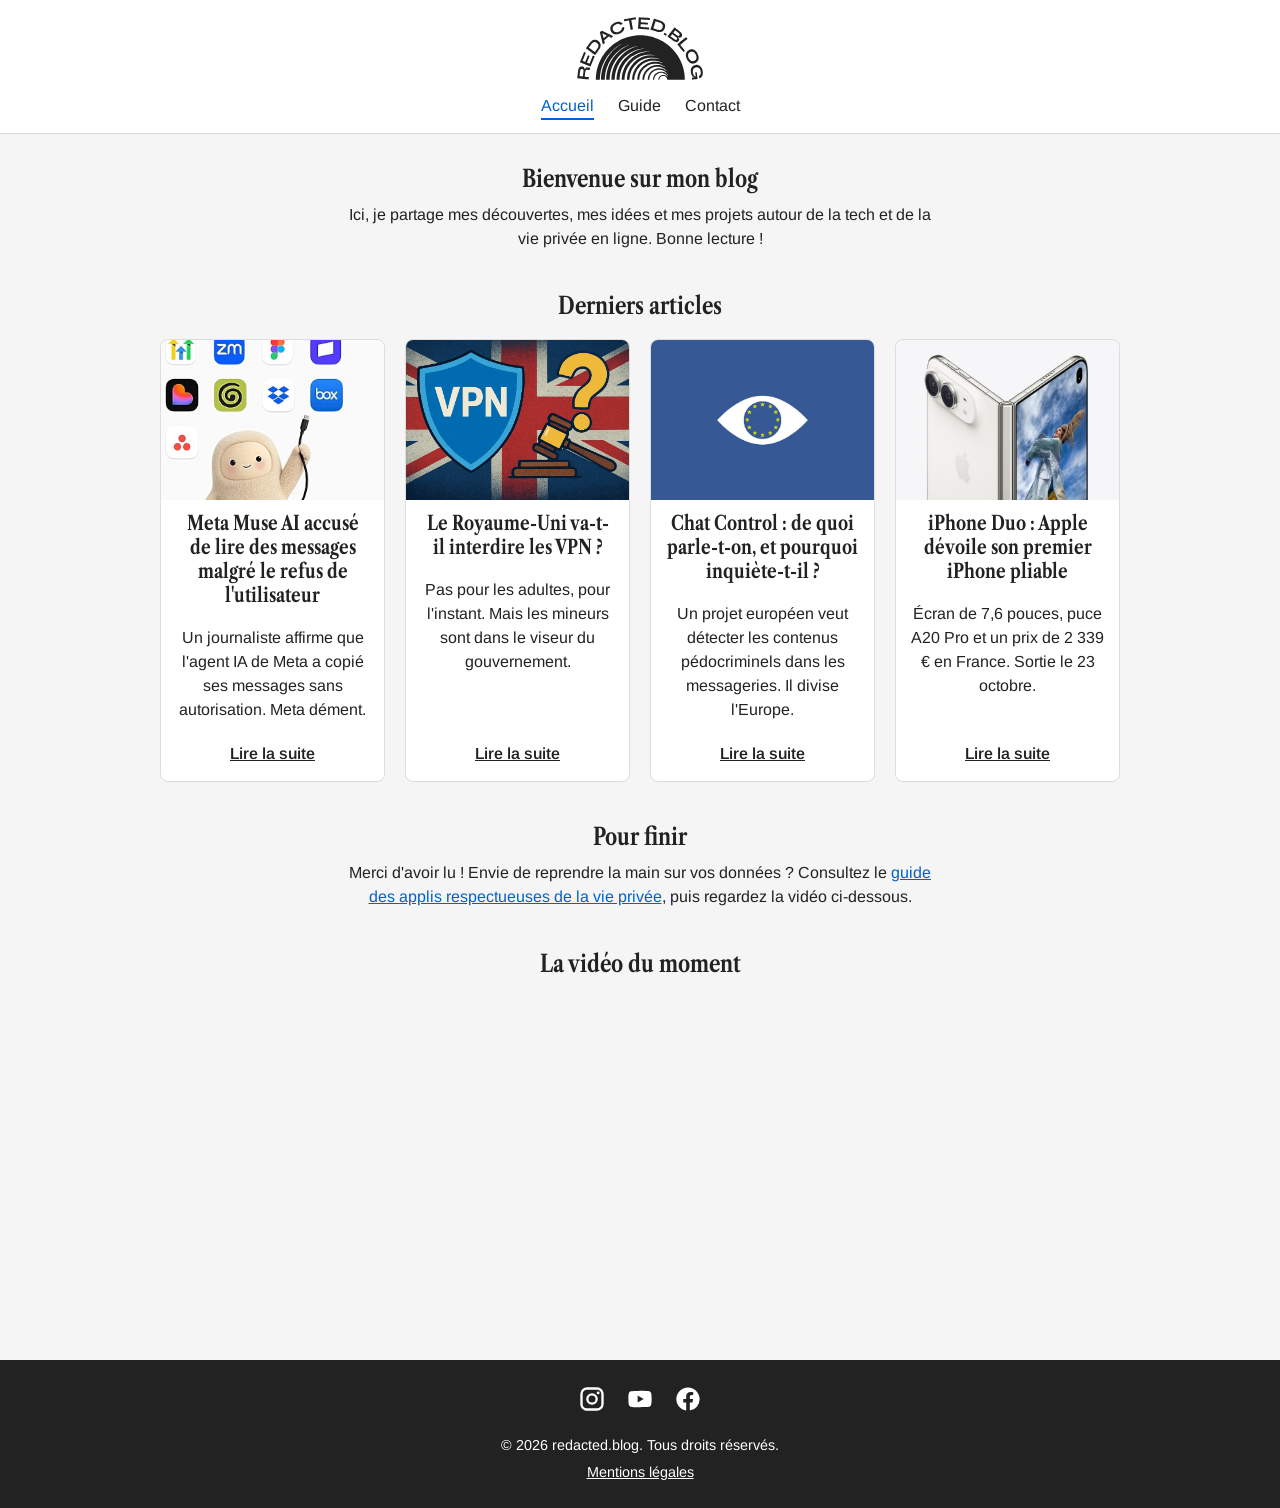
==== commit e968be6a: "Conversion de l'image Chat Control en JPEG Image redimensionnée à 1400 px de large (54 Ko -> 23 Ko) " ====
--- a/index.html
+++ b/index.html
@@ -68,7 +68,7 @@
                 </article>
 
                 <article>
-                    <img src="img/3.chatcontrol.png" alt="Illustration sur le projet européen Chat Control" width="1940" height="1282">
+                    <img src="img/3.chatcontrol.jpg" alt="Illustration sur le projet européen Chat Control" width="1400" height="925">
                     <h3>Chat Control : de quoi parle-t-on, et pourquoi inquiète-t-il ?</h3>
                     <p>Un projet européen veut détecter les contenus pédocriminels dans les messageries. Il divise l'Europe.</p>
                     <a class="read-more" href="article-3.html">Lire la suite</a>
